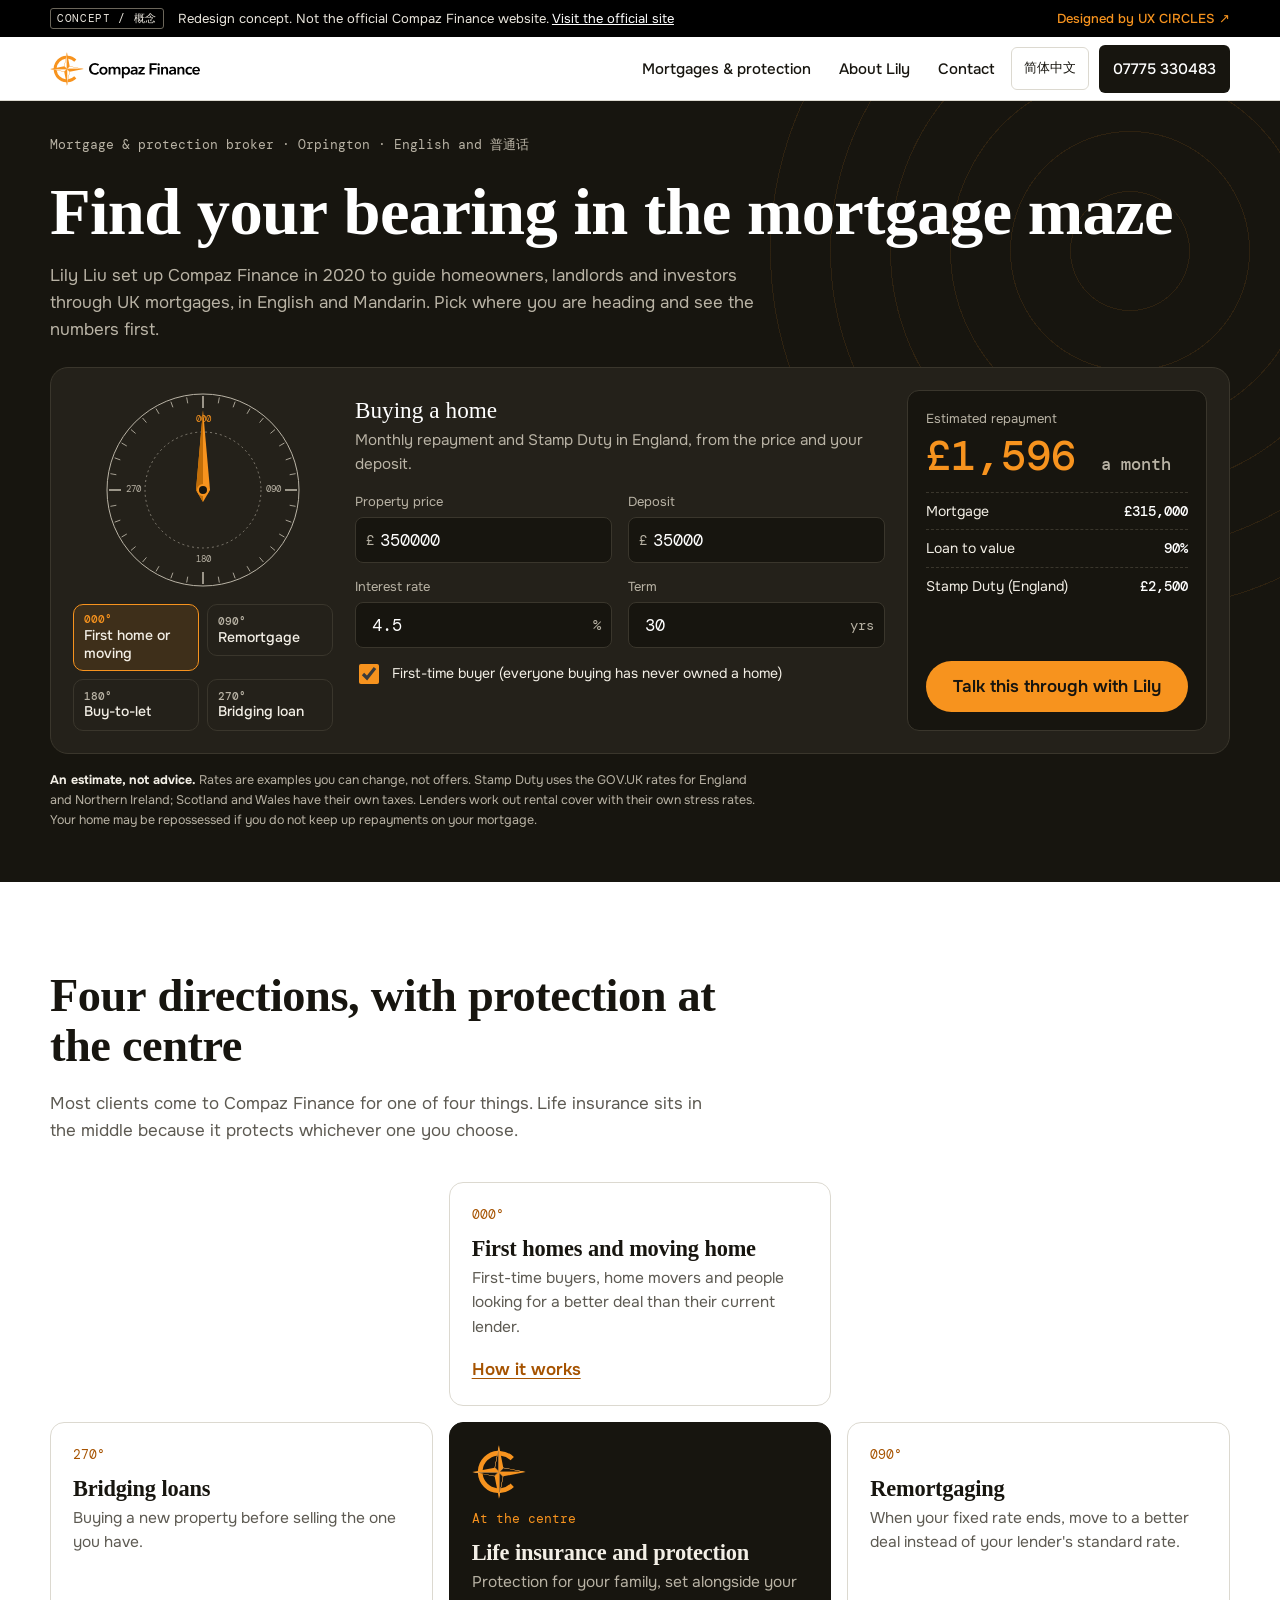
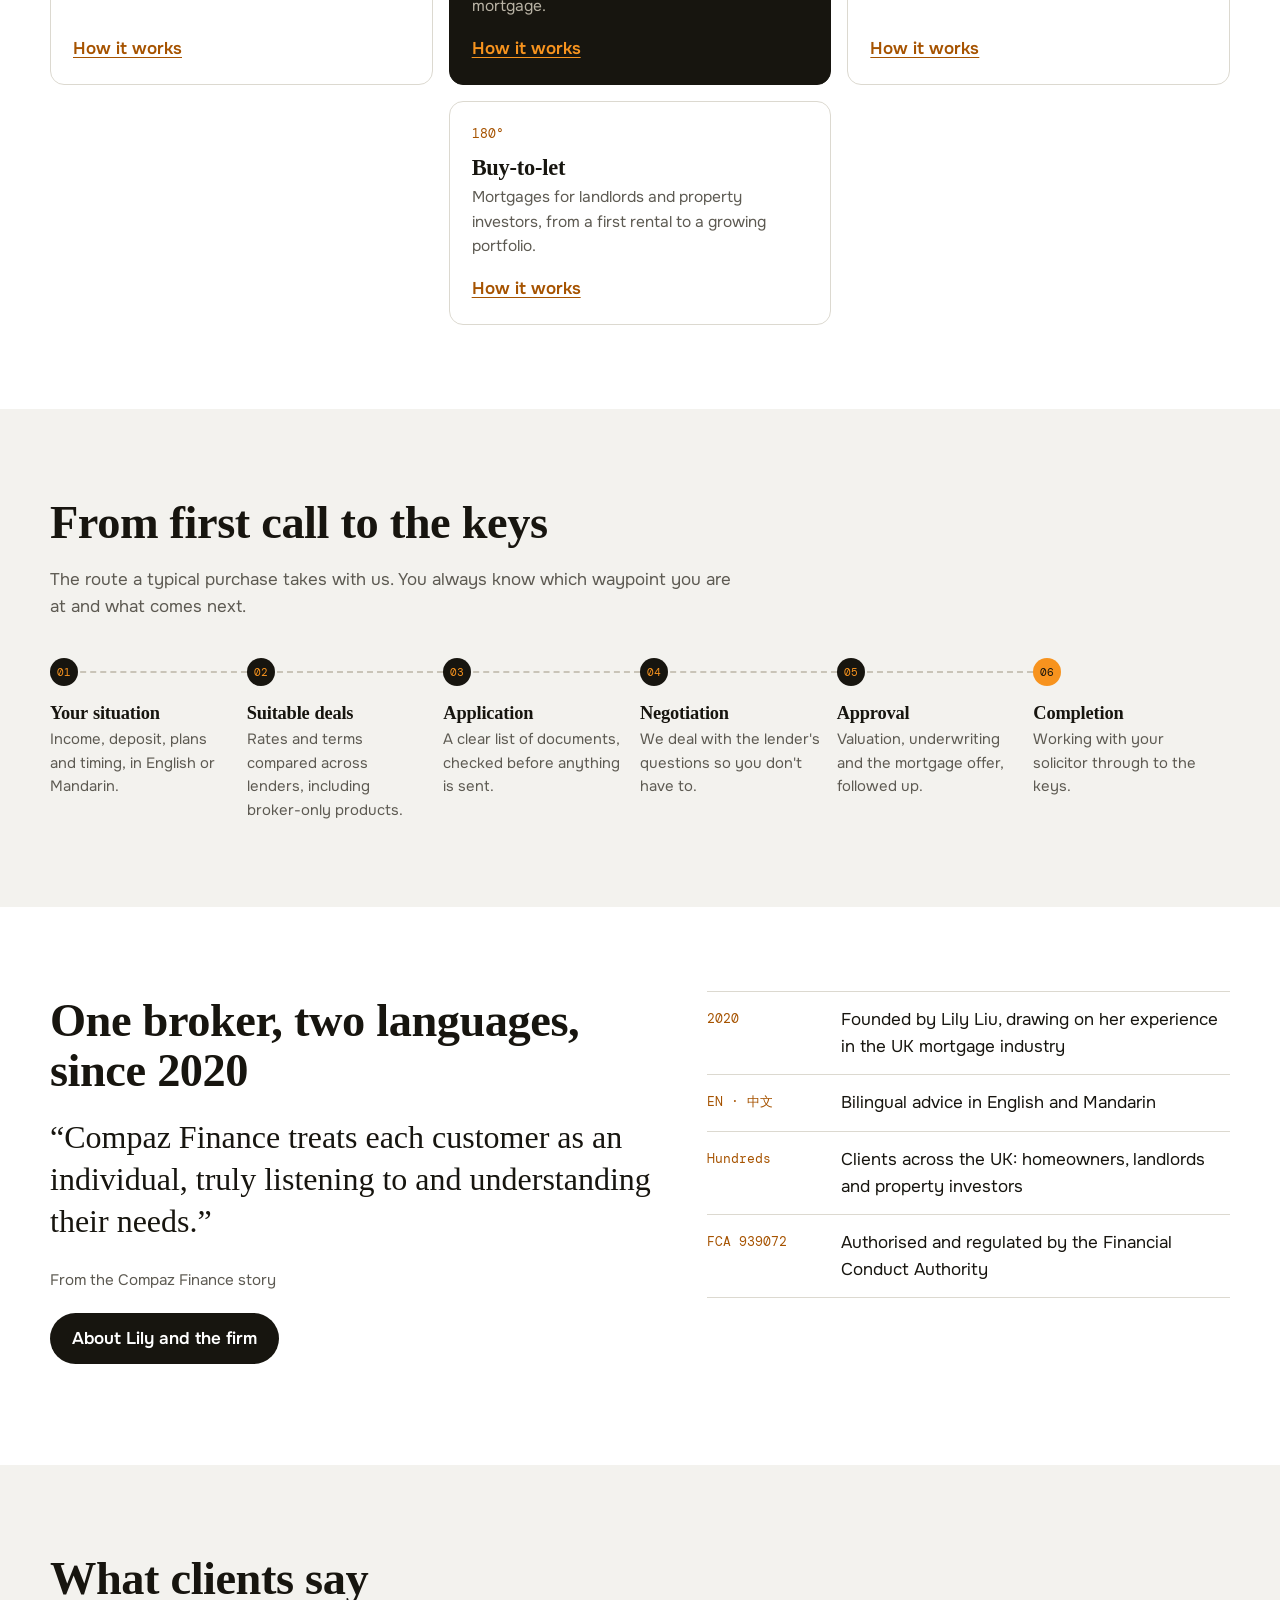
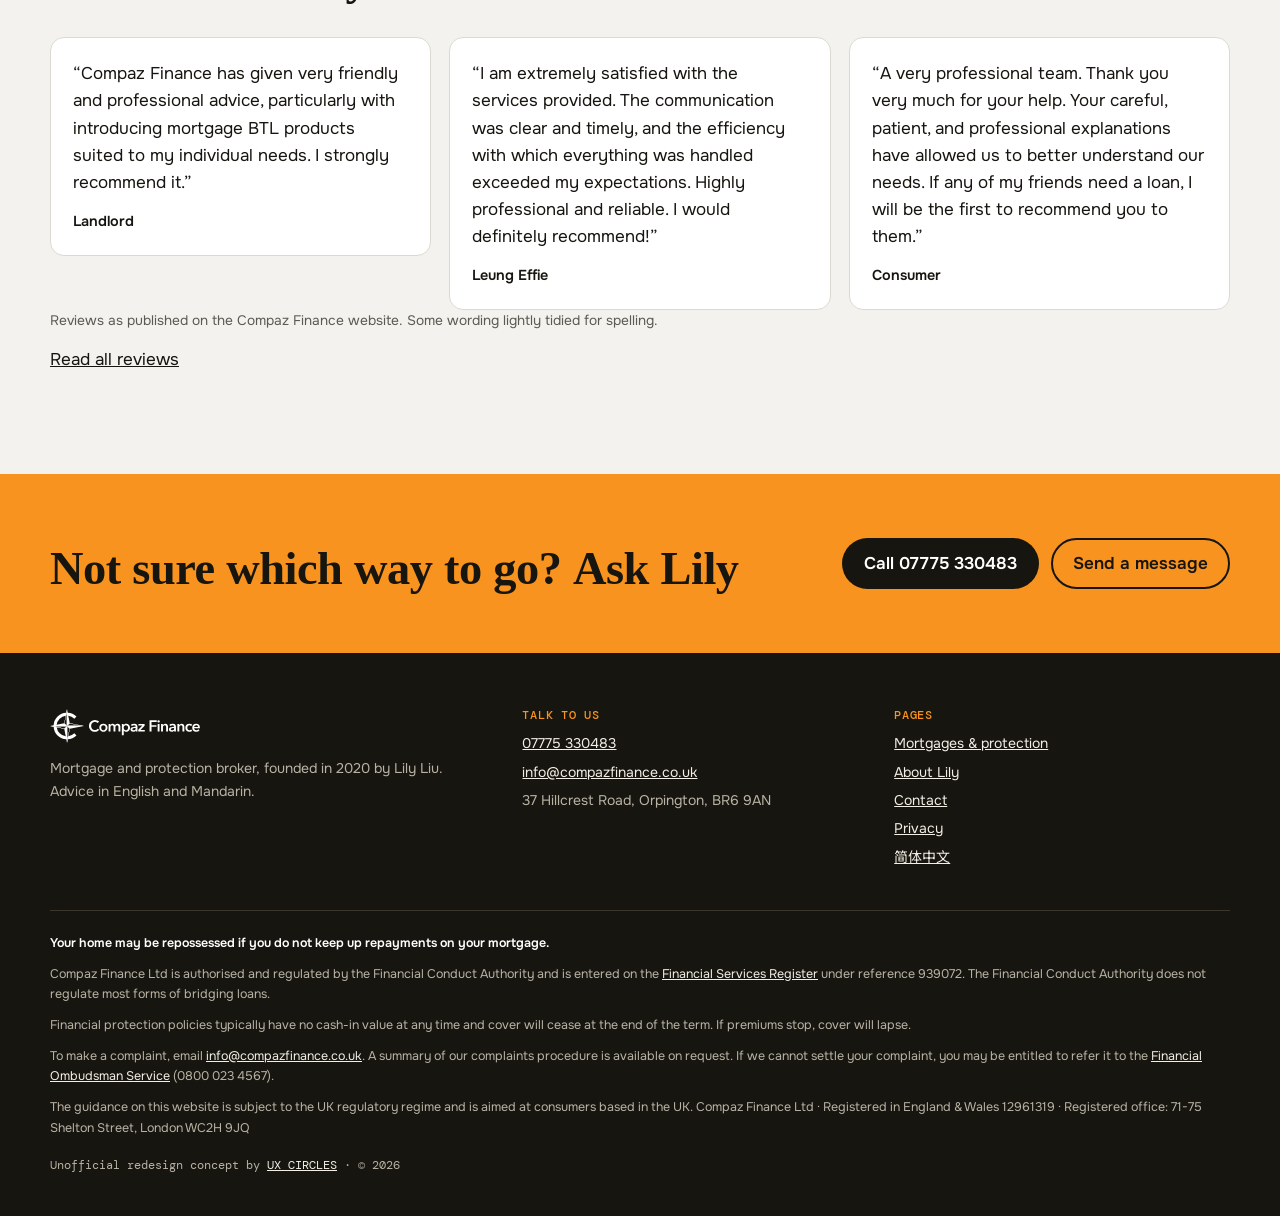
==== index.html @ 0f9b35d8 "Compaz Finance redesign concept (EN + 简体中文) Co-Authored-By: Claude Opus 5.5 <noreply@anthropic.com> " ====
<!doctype html>
<html lang="en-GB">
<head>
<meta charset="utf-8">
<meta name="viewport" content="width=device-width,initial-scale=1">
<meta name="robots" content="noindex, nofollow">
<title>Compaz Finance · Mortgage broker in English and Mandarin</title>
<meta name="description" content="Mortgages, buy-to-let, bridging loans and protection from Lily Liu, in English and Mandarin.">
<link rel="alternate" hreflang="en-GB" href="https://uxcircles.github.io/compazfinance/">
<link rel="alternate" hreflang="zh-Hans" href="https://uxcircles.github.io/compazfinance/sc/">
<link rel="icon" href="assets/img/compass.svg" type="image/svg+xml">
<link rel="preload" href="assets/fonts/alegreya.woff2" as="font" type="font/woff2" crossorigin>
<link rel="preload" href="assets/fonts/dmmono-500.woff2" as="font" type="font/woff2" crossorigin>
<link rel="stylesheet" href="assets/site.css?v=5">
<meta name="theme-color" content="#17150f">
</head>
<body>
<a class="skip" href="#main">Skip to content</a>
<div class="concept"><div class="wrap">
<span class="tag">Concept / 概念</span>
<span>Redesign concept. Not the official Compaz Finance website. <a href="https://www.compazfinance.co.uk/">Visit the official site</a></span>
<a class="by" href="https://ux-circles.com/professionals">Designed by UX CIRCLES ↗</a>
</div></div>
<header class="site-head"><div class="wrap">
<a class="brand" href="./" aria-label="Compaz Finance, home"><img src="assets/img/logo.svg" alt="Compaz Finance" width="146" height="34"></a>
<button class="menu-btn" aria-expanded="false" aria-controls="nav">Menu</button>
<nav class="nav" id="nav" aria-label="Main">
<a href="services.html">Mortgages & protection</a>
<a href="about.html">About Lily</a>
<a href="contact.html">Contact</a>
<a class="lang" href="sc/" lang="zh-Hans" hreflang="zh-Hans">简体中文</a>
<a class="btn btn-ink head-call" href="tel:+447775330483">07775 330483</a>
</nav>
</div></header>
<main id="main">

<section class="hero" aria-labelledby="h1">
<div class="wrap">
<p class="hero-meta">Mortgage &amp; protection broker · Orpington · English and 普通话</p>
<h1 id="h1">Find your bearing in the mortgage maze</h1>
<p class="hero-sub">Lily Liu set up Compaz Finance in 2020 to guide homeowners, landlords and investors through UK mortgages, in English and Mandarin. Pick where you are heading and see the numbers first.</p>
<div class="tool" id="tool">
<div class="tool-nav">
<svg class="dial" viewBox="-100 -100 200 200" aria-hidden="true">
<circle r="96" fill="none" stroke="currentColor" stroke-width="1"/>
<circle r="58" fill="none" stroke="currentColor" stroke-width=".6" stroke-dasharray="2 3"/>
<line x1="0" y1="-82" x2="0" y2="-94" transform="rotate(0)" stroke="currentColor" stroke-width="1.6"/><line x1="0" y1="-88" x2="0" y2="-94" transform="rotate(10)" stroke="currentColor" stroke-width="0.8"/><line x1="0" y1="-88" x2="0" y2="-94" transform="rotate(20)" stroke="currentColor" stroke-width="0.8"/><line x1="0" y1="-88" x2="0" y2="-94" transform="rotate(30)" stroke="currentColor" stroke-width="0.8"/><line x1="0" y1="-88" x2="0" y2="-94" transform="rotate(40)" stroke="currentColor" stroke-width="0.8"/><line x1="0" y1="-88" x2="0" y2="-94" transform="rotate(50)" stroke="currentColor" stroke-width="0.8"/><line x1="0" y1="-88" x2="0" y2="-94" transform="rotate(60)" stroke="currentColor" stroke-width="0.8"/><line x1="0" y1="-88" x2="0" y2="-94" transform="rotate(70)" stroke="currentColor" stroke-width="0.8"/><line x1="0" y1="-88" x2="0" y2="-94" transform="rotate(80)" stroke="currentColor" stroke-width="0.8"/><line x1="0" y1="-82" x2="0" y2="-94" transform="rotate(90)" stroke="currentColor" stroke-width="1.6"/><line x1="0" y1="-88" x2="0" y2="-94" transform="rotate(100)" stroke="currentColor" stroke-width="0.8"/><line x1="0" y1="-88" x2="0" y2="-94" transform="rotate(110)" stroke="currentColor" stroke-width="0.8"/><line x1="0" y1="-88" x2="0" y2="-94" transform="rotate(120)" stroke="currentColor" stroke-width="0.8"/><line x1="0" y1="-88" x2="0" y2="-94" transform="rotate(130)" stroke="currentColor" stroke-width="0.8"/><line x1="0" y1="-88" x2="0" y2="-94" transform="rotate(140)" stroke="currentColor" stroke-width="0.8"/><line x1="0" y1="-88" x2="0" y2="-94" transform="rotate(150)" stroke="currentColor" stroke-width="0.8"/><line x1="0" y1="-88" x2="0" y2="-94" transform="rotate(160)" stroke="currentColor" stroke-width="0.8"/><line x1="0" y1="-88" x2="0" y2="-94" transform="rotate(170)" stroke="currentColor" stroke-width="0.8"/><line x1="0" y1="-82" x2="0" y2="-94" transform="rotate(180)" stroke="currentColor" stroke-width="1.6"/><line x1="0" y1="-88" x2="0" y2="-94" transform="rotate(190)" stroke="currentColor" stroke-width="0.8"/><line x1="0" y1="-88" x2="0" y2="-94" transform="rotate(200)" stroke="currentColor" stroke-width="0.8"/><line x1="0" y1="-88" x2="0" y2="-94" transform="rotate(210)" stroke="currentColor" stroke-width="0.8"/><line x1="0" y1="-88" x2="0" y2="-94" transform="rotate(220)" stroke="currentColor" stroke-width="0.8"/><line x1="0" y1="-88" x2="0" y2="-94" transform="rotate(230)" stroke="currentColor" stroke-width="0.8"/><line x1="0" y1="-88" x2="0" y2="-94" transform="rotate(240)" stroke="currentColor" stroke-width="0.8"/><line x1="0" y1="-88" x2="0" y2="-94" transform="rotate(250)" stroke="currentColor" stroke-width="0.8"/><line x1="0" y1="-88" x2="0" y2="-94" transform="rotate(260)" stroke="currentColor" stroke-width="0.8"/><line x1="0" y1="-82" x2="0" y2="-94" transform="rotate(270)" stroke="currentColor" stroke-width="1.6"/><line x1="0" y1="-88" x2="0" y2="-94" transform="rotate(280)" stroke="currentColor" stroke-width="0.8"/><line x1="0" y1="-88" x2="0" y2="-94" transform="rotate(290)" stroke="currentColor" stroke-width="0.8"/><line x1="0" y1="-88" x2="0" y2="-94" transform="rotate(300)" stroke="currentColor" stroke-width="0.8"/><line x1="0" y1="-88" x2="0" y2="-94" transform="rotate(310)" stroke="currentColor" stroke-width="0.8"/><line x1="0" y1="-88" x2="0" y2="-94" transform="rotate(320)" stroke="currentColor" stroke-width="0.8"/><line x1="0" y1="-88" x2="0" y2="-94" transform="rotate(330)" stroke="currentColor" stroke-width="0.8"/><line x1="0" y1="-88" x2="0" y2="-94" transform="rotate(340)" stroke="currentColor" stroke-width="0.8"/><line x1="0" y1="-88" x2="0" y2="-94" transform="rotate(350)" stroke="currentColor" stroke-width="0.8"/><text data-deg="0" x="0" y="-70" text-anchor="middle" dominant-baseline="middle">000</text><text data-deg="90" x="70" y="0" text-anchor="middle" dominant-baseline="middle">090</text><text data-deg="180" x="0" y="70" text-anchor="middle" dominant-baseline="middle">180</text><text data-deg="270" x="-70" y="0" text-anchor="middle" dominant-baseline="middle">270</text>
<g class="needle" id="needle">
<path d="M0,-80 L7,0 L0,12 L-7,0 Z" fill="#f7931e"/>
<path d="M0,-80 L0,12 L-7,0 Z" fill="#c26e08"/>
</g>
<circle r="5" fill="#17150f" stroke="#f7931e" stroke-width="2"/>
</svg>
<ul class="bearings" aria-label="Where are you heading?"><li><button type="button" data-b="buy" data-deg="0" aria-pressed="true"><span class="deg">000°</span>First home or moving</button></li><li><button type="button" data-b="remo" data-deg="90" aria-pressed="false"><span class="deg">090°</span>Remortgage</button></li><li><button type="button" data-b="btl" data-deg="180" aria-pressed="false"><span class="deg">180°</span>Buy-to-let</button></li><li><button type="button" data-b="bridge" data-deg="270" aria-pressed="false"><span class="deg">270°</span>Bridging loan</button></li></ul>
</div>
<form class="tool-form" onsubmit="return false" novalidate>
<fieldset data-panel="buy">
<legend>Buying a home</legend>
<p class="lead">Monthly repayment and Stamp Duty in England, from the price and your deposit.</p>
<div class="field"><label for="b-price">Property price</label><div class="in"><span>£</span><input id="b-price" type="number" inputmode="decimal" min="0" step="1000" value="350000"></div></div>
<div class="field"><label for="b-dep">Deposit</label><div class="in"><span>£</span><input id="b-dep" type="number" inputmode="decimal" min="0" step="1000" value="35000"></div></div>
<div class="field"><label for="b-rate">Interest rate</label><div class="in"><input id="b-rate" type="number" inputmode="decimal" min="0" step="0.05" value="4.5"><span>%</span></div></div>
<div class="field"><label for="b-term">Term</label><div class="in"><input id="b-term" type="number" inputmode="decimal" min="0" step="1" value="30" max="40"><span>yrs</span></div></div>
<label class="check"><input type="checkbox" id="b-ftb" checked> First-time buyer (everyone buying has never owned a home)</label>
</fieldset>
<fieldset data-panel="remo" hidden>
<legend>Remortgaging</legend>
<p class="lead">What a different rate would do to your monthly payment, before any fees.</p>
<div class="field"><label for="r-bal">Mortgage left to pay</label><div class="in"><span>£</span><input id="r-bal" type="number" inputmode="decimal" min="0" step="1000" value="220000"></div></div>
<div class="field"><label for="r-term">Years left</label><div class="in"><input id="r-term" type="number" inputmode="decimal" min="0" step="1" value="22" max="40"><span>yrs</span></div></div>
<div class="field"><label for="r-now">Rate you would move to without a new deal</label><div class="in"><input id="r-now" type="number" inputmode="decimal" min="0" step="0.05" value="7.5"><span>%</span></div></div>
<div class="field"><label for="r-new">New rate</label><div class="in"><input id="r-new" type="number" inputmode="decimal" min="0" step="0.05" value="4.3"><span>%</span></div></div>
</fieldset>
<fieldset data-panel="btl" hidden>
<legend>Buy-to-let</legend>
<p class="lead">Interest-only cost against the rent, and Stamp Duty with the additional-property surcharge.</p>
<div class="field"><label for="l-price">Property price</label><div class="in"><span>£</span><input id="l-price" type="number" inputmode="decimal" min="0" step="1000" value="280000"></div></div>
<div class="field"><label for="l-dep">Deposit</label><div class="in"><span>£</span><input id="l-dep" type="number" inputmode="decimal" min="0" step="1000" value="70000"></div></div>
<div class="field"><label for="l-rate">Interest rate</label><div class="in"><input id="l-rate" type="number" inputmode="decimal" min="0" step="0.05" value="5.2"><span>%</span></div></div>
<div class="field"><label for="l-rent">Monthly rent</label><div class="in"><span>£</span><input id="l-rent" type="number" inputmode="decimal" min="0" step="25" value="1450"></div></div>
<label class="check"><input type="checkbox" id="l-nr"> Buyer not resident in the UK (2% surcharge)</label>
</fieldset>
<fieldset data-panel="bridge" hidden>
<legend>Bridging loan</legend>
<p class="lead">Buying before you sell: interest rolled up over the term, plus the arrangement fee.</p>
<div class="field"><label for="g-loan">Amount to borrow</label><div class="in"><span>£</span><input id="g-loan" type="number" inputmode="decimal" min="0" step="1000" value="250000"></div></div>
<div class="field"><label for="g-rate">Monthly rate</label><div class="in"><input id="g-rate" type="number" inputmode="decimal" min="0" step="0.01" value="0.85"><span>% a month</span></div></div>
<div class="field"><label for="g-months">How long</label><div class="in"><input id="g-months" type="number" inputmode="decimal" min="0" step="1" value="9" max="24"><span>months</span></div></div>
<div class="field"><label for="g-fee">Arrangement fee</label><div class="in"><input id="g-fee" type="number" inputmode="decimal" min="0" step="0.1" value="2"><span>%</span></div></div>
</fieldset></form>
<div class="tool-out">
<div data-panel="buy">
<p class="out-label">Estimated repayment</p>
<p class="out-big" aria-live="polite"><span id="buy-big">–</span> <small>a month</small></p>
<ul class="out-rows"><li><span>Mortgage</span><b id="buy-o0">–</b></li><li><span>Loan to value</span><b id="buy-o1">–</b></li><li><span>Stamp Duty (England)</span><b id="buy-o2">–</b></li></ul>
</div><div data-panel="remo" hidden>
<p class="out-label">You could pay less by</p>
<p class="out-big" aria-live="polite"><span id="remo-big">–</span> <small>a month</small></p>
<ul class="out-rows"><li><span>Now</span><b id="remo-o0">–</b></li><li><span>On the new rate</span><b id="remo-o1">–</b></li><li><span>Over a year</span><b id="remo-o2">–</b></li></ul>
</div><div data-panel="btl" hidden>
<p class="out-label">Interest-only payment</p>
<p class="out-big" aria-live="polite"><span id="btl-big">–</span> <small>a month</small></p>
<ul class="out-rows"><li><span>Rent covers interest</span><b id="btl-o0">–</b></li><li><span>Loan to value</span><b id="btl-o1">–</b></li><li><span>Stamp Duty (England)</span><b id="btl-o2">–</b></li></ul>
</div><div data-panel="bridge" hidden>
<p class="out-label">Total cost to repay</p>
<p class="out-big" aria-live="polite"><span id="bridge-big">–</span> <small></small></p>
<ul class="out-rows"><li><span>Interest</span><b id="bridge-o0">–</b></li><li><span>Arrangement fee</span><b id="bridge-o1">–</b></li><li><span>Repay at the end</span><b id="bridge-o2">–</b></li></ul>
</div>
<a class="btn btn-orange" id="tool-cta" href="contact.html">Talk this through with Lily</a>
</div>
</div>
<p class="tool-note"><strong>An estimate, not advice.</strong> Rates are examples you can change, not offers. Stamp Duty uses the GOV.UK rates for England and Northern Ireland; Scotland and Wales have their own taxes. Lenders work out rental cover with their own stress rates. Your home may be repossessed if you do not keep up repayments on your mortgage.</p>
</div>
</section>

<section class="sec" aria-labelledby="h-rose">
<div class="wrap">
<div class="sec-head">
<h2 id="h-rose">Four directions, with protection at the centre</h2>
<p>Most clients come to Compaz Finance for one of four things. Life insurance sits in the middle because it protects whichever one you choose.</p>
</div>
<div class="rose"><article class="card n"><div class="deg">000°</div><h3>First homes and moving home</h3><p>First-time buyers, home movers and people looking for a better deal than their current lender.</p><a href="services.html#first-home">How it works</a></article><article class="card e"><div class="deg">090°</div><h3>Remortgaging</h3><p>When your fixed rate ends, move to a better deal instead of your lender's standard rate.</p><a href="services.html#remortgage">How it works</a></article><article class="card s"><div class="deg">180°</div><h3>Buy-to-let</h3><p>Mortgages for landlords and property investors, from a first rental to a growing portfolio.</p><a href="services.html#buy-to-let">How it works</a></article><article class="card w"><div class="deg">270°</div><h3>Bridging loans</h3><p>Buying a new property before selling the one you have.</p><a href="services.html#bridging">How it works</a></article><article class="card c"><img src="assets/img/compass.svg" alt="" width="54" height="54"><div class="deg">At the centre</div><h3>Life insurance and protection</h3><p>Protection for your family, set alongside your mortgage.</p><a href="services.html#protection">How it works</a></article></div>
</div>
</section>

<section class="sec alt" aria-labelledby="h-route">
<div class="wrap">
<div class="sec-head">
<h2 id="h-route">From first call to the keys</h2>
<p>The route a typical purchase takes with us. You always know which waypoint you are at and what comes next.</p>
</div>
<ol class="route"><li><h3>Your situation</h3><p>Income, deposit, plans and timing, in English or Mandarin.</p></li><li><h3>Suitable deals</h3><p>Rates and terms compared across lenders, including broker-only products.</p></li><li><h3>Application</h3><p>A clear list of documents, checked before anything is sent.</p></li><li><h3>Negotiation</h3><p>We deal with the lender's questions so you don't have to.</p></li><li><h3>Approval</h3><p>Valuation, underwriting and the mortgage offer, followed up.</p></li><li><h3>Completion</h3><p>Working with your solicitor through to the keys.</p></li></ol>
</div>
</section>

<section class="sec" aria-labelledby="h-lily">
<div class="wrap founder">
<div>
<h2 id="h-lily">One broker, two languages, since 2020</h2>
<blockquote><p>“Compaz Finance treats each customer as an individual, truly listening to and understanding their needs.”</p>
<footer>From the Compaz Finance story</footer></blockquote>
<p style="margin-top:22px"><a class="btn btn-ink" href="about.html">About Lily and the firm</a></p>
</div>
<ul class="facts">
<li><span>2020</span><div>Founded by Lily Liu, drawing on her experience in the UK mortgage industry</div></li>
<li><span>EN · 中文</span><div>Bilingual advice in English and Mandarin</div></li>
<li><span>Hundreds</span><div>Clients across the UK: homeowners, landlords and property investors</div></li>
<li><span>FCA 939072</span><div>Authorised and regulated by the Financial Conduct Authority</div></li>
</ul>
</div>
</section>

<section class="sec alt" aria-labelledby="h-rev">
<div class="wrap">
<div class="sec-head"><h2 id="h-rev">What clients say</h2></div>
<div class="reviews"><blockquote class="review" lang="en"><p>“Compaz Finance has given very friendly and professional advice, particularly with introducing mortgage BTL products suited to my individual needs. I strongly recommend it.”</p><footer><b>Landlord</b></footer></blockquote><blockquote class="review" lang="en"><p>“I am extremely satisfied with the services provided. The communication was clear and timely, and the efficiency with which everything was handled exceeded my expectations. Highly professional and reliable. I would definitely recommend!”</p><footer><b>Leung Effie</b></footer></blockquote><blockquote class="review" lang="en"><p>“A very professional team. Thank you very much for your help. Your careful, patient, and professional explanations have allowed us to better understand our needs. If any of my friends need a loan, I will be the first to recommend you to them.”</p><footer><b>Consumer</b></footer></blockquote></div><p class="reviews-src">Reviews as published on the Compaz Finance website. Some wording lightly tidied for spelling.</p>
<p><a href="about.html#reviews">Read all reviews</a></p>
</div>
</section>
<section class="contact-band" aria-labelledby="h-band"><div class="wrap">
<h2 id="h-band">Not sure which way to go? Ask Lily</h2>
<div class="acts">
<a class="btn btn-ink" href="tel:+447775330483">Call 07775 330483</a>
<a class="btn btn-line" href="contact.html">Send a message</a>
</div></div></section>
</main>
<footer class="foot"><div class="wrap">
<div class="foot-top">
<div>
<img src="assets/img/logo-white.svg" alt="Compaz Finance" width="146" height="34">
<p>Mortgage and protection broker, founded in 2020 by Lily Liu. Advice in English and Mandarin.</p>
</div>
<div>
<h2>Talk to us</h2>
<ul>
<li><a href="tel:+447775330483">07775 330483</a></li>
<li><a href="mailto:info@compazfinance.co.uk">info@compazfinance.co.uk</a></li>
<li>37 Hillcrest Road, Orpington, BR6 9AN</li>
</ul>
</div>
<div>
<h2>Pages</h2>
<ul>
<li><a href="services.html">Mortgages & protection</a></li>
<li><a href="about.html">About Lily</a></li>
<li><a href="contact.html">Contact</a></li>
<li><a href="privacy.html">Privacy</a></li>
<li><a href="sc/" lang="zh-Hans">简体中文</a></li>
</ul>
</div>
</div>
<div class="reg">
<p class="repo">Your home may be repossessed if you do not keep up repayments on your mortgage.</p>
<p>Compaz Finance Ltd is authorised and regulated by the Financial Conduct Authority and is entered on the <a href="https://register.fca.org.uk/">Financial Services Register</a> under reference 939072. The Financial Conduct Authority does not regulate most forms of bridging loans.</p>
<p>Financial protection policies typically have no cash-in value at any time and cover will cease at the end of the term. If premiums stop, cover will lapse.</p>
<p>To make a complaint, email <a href="mailto:info@compazfinance.co.uk">info@compazfinance.co.uk</a>. A summary of our complaints procedure is available on request. If we cannot settle your complaint, you may be entitled to refer it to the <a href="https://www.financial-ombudsman.org.uk">Financial Ombudsman Service</a> (0800 023 4567).</p>
<p>The guidance on this website is subject to the UK regulatory regime and is aimed at consumers based in the UK.
Compaz Finance Ltd · Registered in England & Wales 12961319 · Registered office: 71-75 Shelton Street, London WC2H 9JQ</p>
<p class="concept-line">Unofficial redesign concept by <a href="https://ux-circles.com/professionals">UX CIRCLES</a> · © 2026</p>
</div>
</div></footer>
<nav class="mbar" aria-label="Quick actions">
<a href="tel:+447775330483">Call</a>
<a href="mailto:info@compazfinance.co.uk">Email</a>
<a class="go" href="contact.html">Ask Lily</a>
</nav>
<script src="assets/app.js?v=5" defer></script>
</body></html>
---- assets/site.css ----
@font-face{font-family:"Alegreya";src:url(fonts/alegreya.woff2) format("woff2");font-weight:400 900;font-display:swap}
@font-face{font-family:"Onest";src:url(fonts/onest.woff2) format("woff2");font-weight:100 900;font-display:swap}
@font-face{font-family:"DM Mono";src:url(fonts/dmmono-400.woff2) format("woff2");font-weight:400;font-display:swap}
@font-face{font-family:"DM Mono";src:url(fonts/dmmono-500.woff2) format("woff2");font-weight:500;font-display:swap}
@font-face{font-family:"Noto Sans SC Sub";src:url(fonts/notosanssc.woff2) format("woff2");font-weight:400 700;font-display:swap}
@font-face{font-family:"Noto Serif SC Sub";src:url(fonts/notoserifsc.woff2) format("woff2");font-weight:600;font-display:swap}

:root{
  --ink:#17150f;--ink-2:#24211a;--ink-3:#3a362c;
  --paper:#ffffff;--chart:#f3f2ee;--line:#dcd9d0;
  --orange:#f7931e;--orange-deep:#a65300;--orange-wash:#fff3e3;
  --muted:#5d5a52;--on-ink:#f3efe6;--on-ink-muted:#b9b3a5;
  --serif:"Alegreya","Noto Serif SC Sub",Georgia,serif;
  --sans:"Onest","Noto Sans SC Sub",system-ui,sans-serif;
  --mono:"DM Mono",ui-monospace,monospace;
  --head:64px;--wrap:1180px;
}
*{box-sizing:border-box}
html{overflow-x:clip;-webkit-text-size-adjust:100%;scroll-padding-top:calc(var(--head) + 12px)}
body{margin:0;overflow-x:clip;font-family:var(--sans);font-size:17px;line-height:1.6;color:var(--ink);background:var(--paper)}
:lang(zh-Hans) body,body:lang(zh-Hans){font-size:16.5px;line-height:1.8}
img,svg{max-width:100%;display:block}
a{color:inherit}
h1,h2,h3{font-family:var(--serif);font-weight:600;line-height:1.08;letter-spacing:-.01em;margin:0 0 .5em}
:lang(zh-Hans) h1,:lang(zh-Hans) h2,:lang(zh-Hans) h3{letter-spacing:.02em;line-height:1.3}
h2{font-size:clamp(1.9rem,4vw,2.9rem)}
h3{font-size:1.4rem}
p{margin:0 0 1em}
.wrap{width:min(var(--wrap),100% - 32px);margin-inline:auto}
.mono{font-family:var(--mono)}
.skip{position:absolute;left:-999px;top:0;background:var(--orange);color:var(--ink);padding:10px 14px;z-index:100}
.skip:focus{left:8px;top:8px}
:focus-visible{outline:3px solid var(--orange);outline-offset:3px}
.small{font-size:.86rem;color:var(--muted)}

/* concept bar */
.concept{background:#000;color:#e9e5dc;font-size:13px;line-height:1.4}
.concept .wrap{display:flex;gap:10px 14px;align-items:center;flex-wrap:wrap;padding:8px 0}
.concept .tag{font-family:var(--mono);font-size:11px;letter-spacing:.06em;text-transform:uppercase;border:1px solid #6b665a;padding:2px 6px;border-radius:3px}
.concept a{color:#fff}
.concept .by{margin-left:auto;color:var(--orange);text-decoration:none;font-weight:500}

/* header */
.site-head{position:sticky;top:0;z-index:50;background:rgba(255,255,255,.97);border-bottom:1px solid var(--line);height:var(--head)}
.site-head .wrap{display:flex;align-items:center;height:100%;gap:20px}
.brand{display:flex;align-items:center;flex:none}
.brand img{height:34px;width:auto}
.nav{display:flex;gap:4px;margin-left:auto;align-items:center}
.nav a{text-decoration:none;padding:10px 12px;border-radius:6px;font-weight:500;font-size:15px}
.nav a:hover{background:var(--chart)}
.nav a[aria-current=page]{color:var(--orange-deep)}
.nav .lang{font-family:var(--mono);font-size:13px;border:1px solid var(--line)}
.btn{display:inline-flex;align-items:center;justify-content:center;gap:8px;min-height:46px;padding:10px 20px;border-radius:999px;font-weight:600;text-decoration:none;border:2px solid transparent;cursor:pointer;font:inherit;font-weight:600}
.btn-orange{background:var(--orange);color:var(--ink)}
.btn-orange:hover{background:#ffa53e}
.btn-ink{background:var(--ink);color:#fff}
.btn-line{border-color:currentColor;background:transparent}
.head-call{margin-left:6px;padding:8px 16px;min-height:42px;font-size:15px}
.menu-btn{display:none;margin-left:auto;background:none;border:1px solid var(--line);border-radius:8px;min-width:46px;min-height:44px;font:inherit;font-size:14px;cursor:pointer}
@media (max-width:860px){
  .menu-btn{display:block}
  .head-call{display:none}
  .nav{position:fixed;inset:var(--head) 0 auto 0;background:#fff;flex-direction:column;align-items:stretch;padding:12px 16px 24px;border-bottom:1px solid var(--line);display:none;margin:0}
  .nav.open{display:flex}
  .nav a{padding:14px 8px;font-size:18px;border-bottom:1px solid var(--chart);border-radius:0}
  .nav .lang{border:0;border-bottom:1px solid var(--chart)}
}

/* hero */
.hero{background:var(--ink);color:var(--on-ink);position:relative;overflow:hidden;padding:34px 0 52px}
.hero::before{content:"";position:absolute;right:-260px;top:-260px;width:820px;height:820px;border-radius:50%;
  background:repeating-radial-gradient(circle,transparent 0 59px,rgba(247,147,30,.10) 59px 60px);pointer-events:none}
.hero .wrap{position:relative}
.hero-meta{font-family:var(--mono);font-size:13px;color:var(--on-ink-muted);margin:0 0 14px}
.hero h1{font-size:clamp(2.2rem,5.2vw,4.4rem);max-width:21ch;margin-bottom:.3em;color:#fff}
:lang(zh-Hans) .hero h1{max-width:none}
.hero-sub{max-width:68ch;color:var(--on-ink-muted);font-size:1.06rem;margin-bottom:24px}

/* compass tool */
.tool{background:var(--ink-2);border:1px solid var(--ink-3);border-radius:18px;padding:22px;display:grid;gap:22px;
  grid-template-columns:minmax(220px,260px) minmax(0,1fr) minmax(250px,300px);grid-template-areas:"nav form out"}
.tool-nav{grid-area:nav}
.tool-form{grid-area:form}
.tool-out{grid-area:out}
.dial{width:100%;max-width:200px;margin:0 auto 14px;color:var(--on-ink-muted)}
.dial .needle{transform-origin:0 0;transition:transform .7s cubic-bezier(.3,1.4,.5,1)}
.dial text{font-family:var(--mono);font-size:9px;fill:var(--on-ink-muted)}
.dial text.on{fill:var(--orange)}
.bearings{display:grid;grid-template-columns:1fr 1fr;gap:8px;list-style:none;margin:0;padding:0}
.bearings button{width:100%;min-height:52px;text-align:left;background:transparent;color:var(--on-ink);border:1px solid var(--ink-3);border-radius:10px;padding:8px 10px;cursor:pointer;font:inherit;font-size:14px;line-height:1.25;font-weight:500}
.bearings button .deg{display:block;font-family:var(--mono);font-size:11px;color:var(--on-ink-muted)}
.bearings button[aria-pressed=true]{border-color:var(--orange);background:rgba(247,147,30,.12)}
.bearings button[aria-pressed=true] .deg{color:var(--orange)}
.bearings button:hover{border-color:#6d6656}
.tool-form fieldset{border:0;margin:0;padding:0;display:grid;grid-template-columns:1fr 1fr;gap:14px 16px;align-content:start}
.tool-form legend{font-family:var(--serif);font-size:1.45rem;color:#fff;margin-bottom:6px;padding:0;grid-column:1/-1}
.tool-form .lead{grid-column:1/-1;color:var(--on-ink-muted);font-size:.95rem;margin:-6px 0 2px}
.field label{display:block;font-size:13px;color:var(--on-ink-muted);margin-bottom:4px}
.field .in{display:flex;align-items:center;background:var(--ink);border:1px solid var(--ink-3);border-radius:8px;padding:0 10px}
.field .in:focus-within{border-color:var(--orange)}
.field .in span{font-family:var(--mono);color:var(--on-ink-muted);font-size:14px}
.field input{width:100%;min-width:0;background:transparent;border:0;color:#fff;font-family:var(--mono);font-size:17px;padding:11px 6px;min-height:44px}
.field input:focus{outline:none}
.check{grid-column:1/-1;display:flex;gap:10px;align-items:flex-start;font-size:14px;color:var(--on-ink);cursor:pointer}
.check input{width:20px;height:20px;accent-color:var(--orange);margin-top:2px;flex:none}
.tool-out{background:var(--ink);border-radius:12px;padding:18px;border:1px solid var(--ink-3);display:flex;flex-direction:column}
.out-label{font-size:13px;color:var(--on-ink-muted);margin:0}
.out-big{font-family:var(--mono);font-size:clamp(2rem,4vw,2.6rem);color:var(--orange);line-height:1.1;margin:4px 0 12px;font-weight:500}
.out-big small{font-size:.42em;color:var(--on-ink-muted)}
.out-rows{margin:0 0 14px;padding:0;list-style:none;font-size:14px}
.out-rows li{display:flex;justify-content:space-between;gap:10px;padding:7px 0;border-top:1px dashed var(--ink-3)}
.out-rows b{font-family:var(--mono);font-weight:500;color:#fff;text-align:right}
.tool-out .btn{margin-top:auto}
.tool-note{font-size:12.5px;color:var(--on-ink-muted);margin:16px 0 0;max-width:90ch}
.tool-note strong{color:var(--on-ink)}
[hidden]{display:none!important}
@media (max-width:1020px){
  .tool{grid-template-columns:minmax(0,1fr) minmax(0,1fr);grid-template-areas:"nav out" "form form"}
}
@media (max-width:640px){
  .hero{padding:20px 0 36px}
  .hero-meta{font-size:12px;margin-bottom:10px}
  .hero-sub{display:none}
  .hero h1{font-size:2.1rem}
  .tool{padding:14px;gap:16px;grid-template-columns:1fr;grid-template-areas:"nav" "out" "form";border-radius:14px}
  .tool-nav{display:grid;grid-template-columns:104px 1fr;gap:12px;align-items:center}
  .dial{margin:0;max-width:104px}
  .dial text{display:none}
  .bearings{grid-template-columns:1fr 1fr;gap:6px}
  .bearings button{min-height:48px;padding:6px 8px;font-size:13px}
  .tool-form fieldset{gap:12px}
  .out-big{margin-bottom:8px}
}
@media (max-width:360px){
  .tool-nav{grid-template-columns:1fr}
  .dial{display:none}
  .tool-form fieldset{grid-template-columns:1fr}
}

/* sections */
.sec{padding:84px 0}
.sec.alt{background:var(--chart)}
.sec-head{max-width:62ch;margin-bottom:38px}
.sec-head p{color:var(--muted);font-size:1.06rem}
.bearing-mark{font-family:var(--mono);font-size:13px;color:var(--orange-deep);display:block;margin-bottom:10px}
@media (max-width:640px){.sec{padding:56px 0}}

/* compass rose of services */
.rose{display:grid;grid-template-columns:repeat(3,1fr);grid-template-areas:". n ." "w c e" ". s .";gap:16px}
.rose .card{background:#fff;border:1px solid var(--line);border-radius:14px;padding:22px;display:flex;flex-direction:column}
.rose .card h3{margin-bottom:.35em}
.rose .card p{color:var(--muted);font-size:.97rem}
.rose .card a{margin-top:auto;font-weight:600;color:var(--orange-deep);text-underline-offset:3px}
.rose .card .deg{font-family:var(--mono);font-size:13px;color:var(--orange-deep);margin-bottom:8px}
.rose .n{grid-area:n}.rose .e{grid-area:e}.rose .s{grid-area:s}.rose .w{grid-area:w}
.rose .c{grid-area:c;background:var(--ink);color:var(--on-ink);border-color:var(--ink);align-items:flex-start}
.rose .c p{color:var(--on-ink-muted)}
.rose .c .deg{color:var(--orange)}
.rose .c a{color:var(--orange)}
.rose .c img{width:54px;height:54px;margin-bottom:10px}
@media (max-width:860px){.rose{grid-template-columns:1fr 1fr;grid-template-areas:"n e" "s w" "c c"}}
@media (max-width:560px){.rose{grid-template-columns:1fr;grid-template-areas:"n" "e" "s" "w" "c"}}

/* route */
.route{list-style:none;margin:0;padding:0;display:grid;grid-template-columns:repeat(6,1fr);gap:0;counter-reset:wp}
.route li{position:relative;padding:44px 16px 0 0}
.route li::before{content:"";position:absolute;top:13px;left:0;right:0;border-top:2px dashed #c9c4b8}
.route li:last-child::before{right:auto;width:16px}
.route li::after{counter-increment:wp;content:counter(wp,decimal-leading-zero);position:absolute;top:0;left:0;width:28px;height:28px;border-radius:50%;background:var(--ink);color:var(--orange);font-family:var(--mono);font-size:11px;display:grid;place-items:center}
.route li:last-child::after{background:var(--orange);color:var(--ink)}
.route h3{font-size:1.15rem;margin-bottom:.3em}
.route p{font-size:.93rem;color:var(--muted);margin:0}
@media (max-width:900px){
  .route{grid-template-columns:1fr}
  .route li{padding:0 0 26px 46px}
  .route li::before{top:28px;bottom:0;left:13px;right:auto;border-top:0;border-left:2px dashed #c9c4b8}
  .route li:last-child::before{display:none}
}

/* founder */
.founder{display:grid;grid-template-columns:minmax(0,1.15fr) minmax(0,1fr);gap:56px;align-items:start}
.founder blockquote{margin:0;font-family:var(--serif);font-size:clamp(1.45rem,2.6vw,2rem);line-height:1.3}
.founder blockquote footer{font-family:var(--sans);font-size:.95rem;color:var(--muted);margin-top:14px}
.facts{list-style:none;margin:0;padding:0;border-top:1px solid var(--line)}
.facts li{display:grid;grid-template-columns:120px 1fr;gap:14px;padding:14px 0;border-bottom:1px solid var(--line)}
.facts span{font-family:var(--mono);font-size:13px;color:var(--orange-deep);padding-top:3px}
@media (max-width:820px){.founder{grid-template-columns:1fr;gap:32px}.facts li{grid-template-columns:96px 1fr}}

/* reviews */
.reviews{columns:3 300px;column-gap:18px}
.review{break-inside:avoid;background:#fff;border:1px solid var(--line);border-radius:14px;padding:22px;margin:0 0 18px}
.review p{margin-bottom:.8em}
.review footer{font-size:.9rem;color:var(--muted)}
.review footer b{color:var(--ink);font-weight:600}
.reviews-src{font-size:.86rem;color:var(--muted)}

/* contact */
.contact-band{background:var(--orange);color:var(--ink);padding:64px 0}
.contact-band .wrap{display:flex;gap:28px;align-items:center;justify-content:space-between;flex-wrap:wrap}
.contact-band h2{margin:0;max-width:20ch}
.contact-band .acts{display:flex;gap:12px;flex-wrap:wrap}
.contact-band .btn-line{border-color:var(--ink)}

.page-head{background:var(--ink);color:#fff;padding:52px 0 46px}
.page-head h1{font-size:clamp(2.2rem,5vw,3.8rem);margin:0 0 .3em}
.page-head p{color:var(--on-ink-muted);max-width:60ch;margin:0;font-size:1.06rem}
.page-head .bearing-mark{color:var(--orange)}

.svc{display:grid;grid-template-columns:240px minmax(0,1fr);gap:40px;padding:56px 0;border-top:1px solid var(--line)}
.svc:first-child{border-top:0}
.svc .side .deg{font-family:var(--mono);font-size:2.4rem;color:var(--orange-deep);line-height:1}
.svc .side p{font-size:.92rem;color:var(--muted);margin-top:10px}
.svc h2{font-size:clamp(1.7rem,3vw,2.3rem)}
.svc .body{max-width:68ch}
.ticks{list-style:none;padding:0;margin:20px 0;display:grid;grid-template-columns:1fr 1fr;gap:6px 20px}
.ticks li{padding-left:22px;position:relative}
.ticks li::before{content:"";position:absolute;left:2px;top:.62em;width:9px;height:9px;transform:rotate(45deg);background:var(--orange)}
.svc .benefits{display:grid;grid-template-columns:1fr 1fr;gap:16px;margin-top:22px}
.svc .benefits div{background:var(--chart);border-radius:12px;padding:18px}
.svc .benefits h3{font-size:1.12rem;margin-bottom:.3em}
.svc .benefits p{font-size:.94rem;color:var(--muted);margin:0}
.svc .warn{border-left:3px solid var(--orange);padding:10px 14px;background:var(--orange-wash);font-size:.92rem;margin-top:20px}
@media (max-width:820px){.svc{grid-template-columns:1fr;gap:12px}.ticks,.svc .benefits{grid-template-columns:1fr}}

/* contact page */
.contact-grid{display:grid;grid-template-columns:minmax(0,1.2fr) minmax(0,1fr);gap:56px}
.form{display:grid;grid-template-columns:1fr 1fr;gap:16px}
.form .full{grid-column:1/-1}
.form label{display:block;font-weight:500;font-size:14px;margin-bottom:5px}
.form input,.form select,.form textarea{width:100%;font:inherit;font-size:16px;padding:12px 14px;border:1px solid #b9b5aa;border-radius:8px;background:#fff;color:var(--ink);min-height:48px}
.form textarea{min-height:140px;resize:vertical}
.form input:focus,.form select:focus,.form textarea:focus{outline:3px solid var(--orange);outline-offset:0;border-color:var(--ink)}
.form .err{color:#a3220f;font-size:13px;margin-top:4px;display:none}
.form .bad .err{display:block}
.form .bad input,.form .bad select{border-color:#a3220f}
.form .consent{display:flex;gap:10px;align-items:flex-start;font-size:14.5px}
.form .consent input{width:22px;height:22px;min-height:0;flex:none;margin-top:2px;accent-color:var(--ink)}
.ways{list-style:none;margin:0;padding:0}
.ways li{padding:18px 0;border-bottom:1px solid var(--line)}
.ways .k{font-family:var(--mono);font-size:12px;color:var(--orange-deep);display:block}
.ways a{font-size:1.25rem;font-weight:600;text-decoration:none}
.ways a:hover{text-decoration:underline}
@media (max-width:820px){.contact-grid,.form{grid-template-columns:1fr;gap:28px}.form{gap:16px}}

.prose{max-width:70ch}
.prose h2{font-size:1.6rem;margin-top:1.6em}

/* footer */
.foot{background:var(--ink);color:var(--on-ink-muted);padding:56px 0 30px;font-size:14px}
.foot a{color:var(--on-ink)}
.foot-top{display:grid;grid-template-columns:1.3fr 1fr 1fr;gap:36px;margin-bottom:36px}
.foot-top img{height:34px;width:auto;margin-bottom:14px}
.foot h2{font-family:var(--mono);font-size:12px;letter-spacing:.06em;text-transform:uppercase;color:var(--orange);margin-bottom:10px;font-weight:500}
.foot ul{list-style:none;padding:0;margin:0}
.foot li{margin-bottom:6px}
.reg{border-top:1px solid var(--ink-3);padding-top:22px;font-size:12.5px;line-height:1.65}
.reg p{margin-bottom:.8em}
.reg .repo{color:#fff;font-weight:600}
.concept-line{margin-top:18px;font-family:var(--mono);font-size:12px}
@media (max-width:820px){.foot-top{grid-template-columns:1fr}}

/* mobile action bar */
.mbar{display:none}
@media (max-width:860px){
  body{padding-bottom:72px}
  .mbar{display:grid;grid-template-columns:1fr 1fr 1.2fr;gap:8px;position:fixed;left:0;right:0;bottom:0;z-index:60;background:#fff;border-top:1px solid var(--line);padding:8px 10px calc(8px + env(safe-area-inset-bottom))}
  .mbar a{display:flex;align-items:center;justify-content:center;min-height:48px;border-radius:10px;font-weight:600;text-decoration:none;font-size:15px;border:1px solid var(--line)}
  .mbar a.go{background:var(--orange);border-color:var(--orange)}
  body.menu-open .mbar{display:none}
}

/* 404 */
.lost{min-height:60vh;display:grid;place-items:center;text-align:center;padding:60px 0}
.lost img{width:120px;margin:0 auto 20px;animation:spin 6s linear infinite}
@keyframes spin{to{transform:rotate(360deg)}}

@media (prefers-reduced-motion:reduce){
  *{transition:none!important;animation:none!important}
}
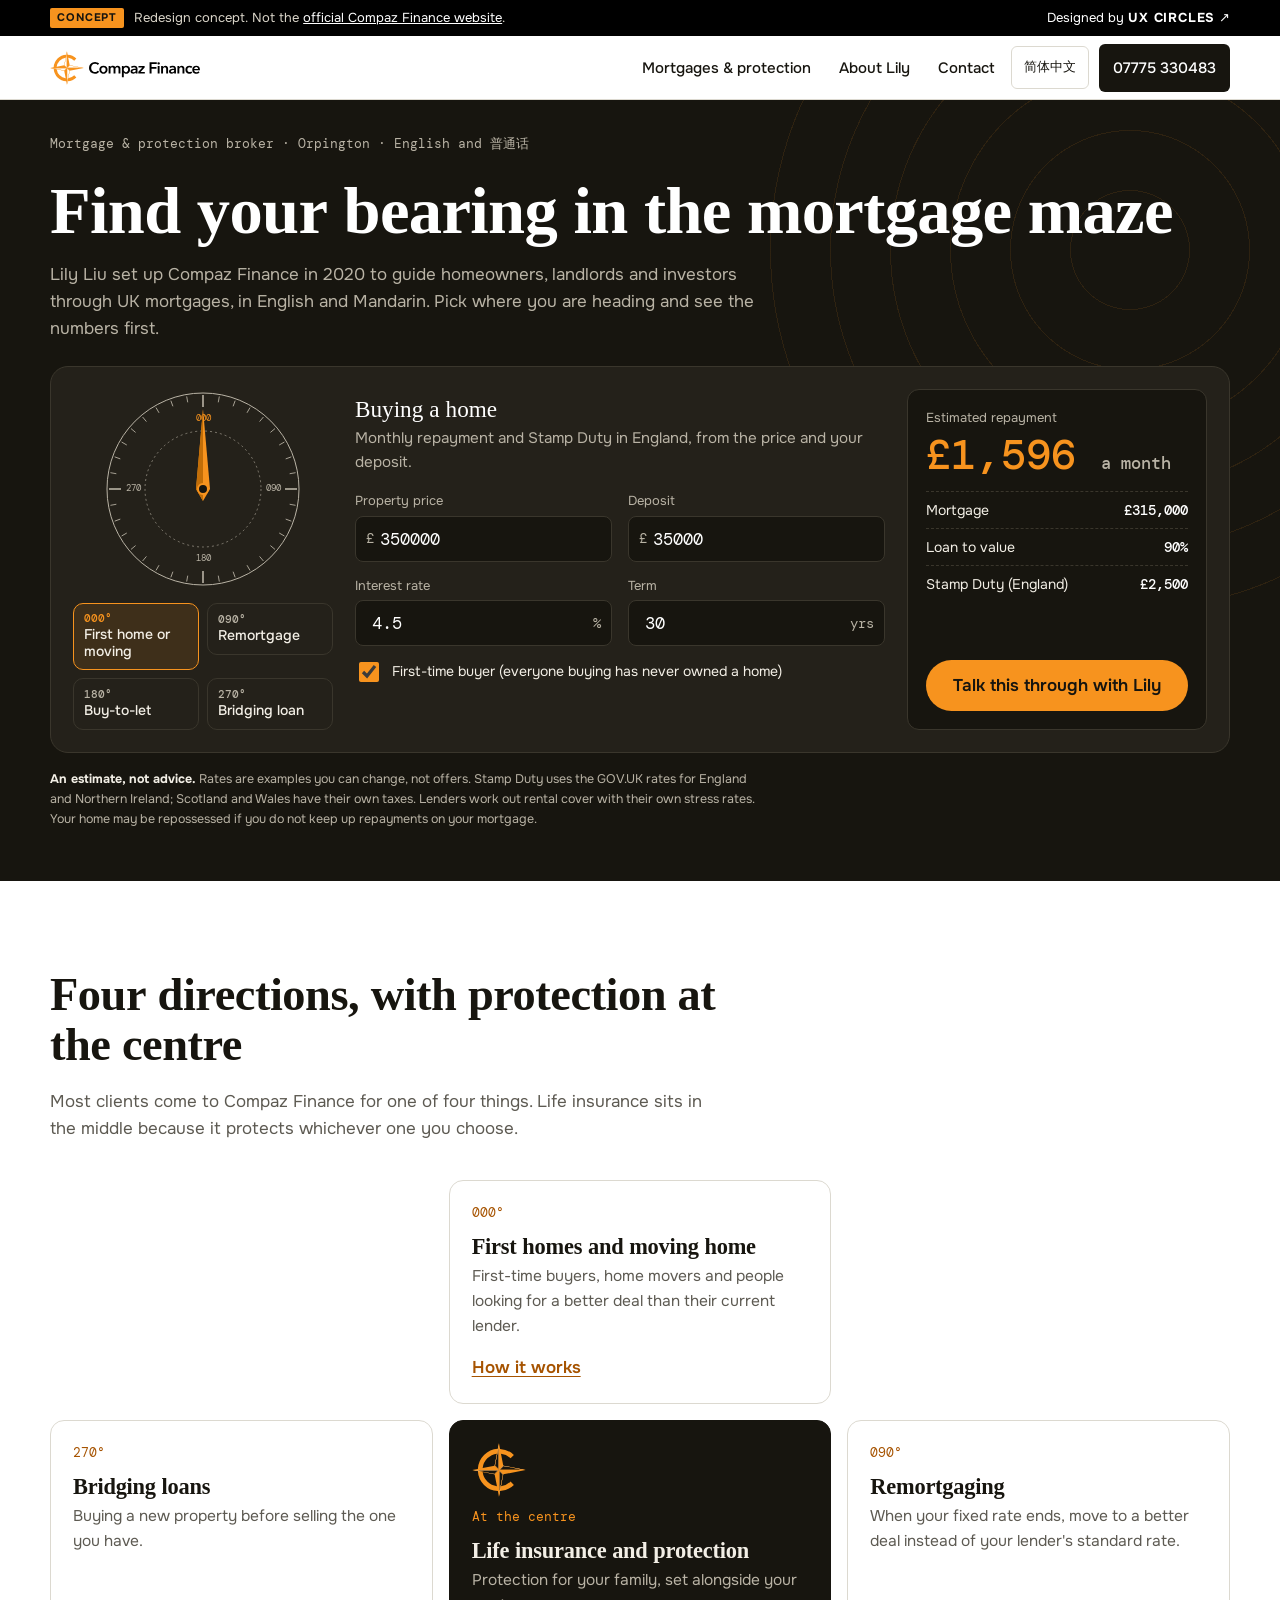
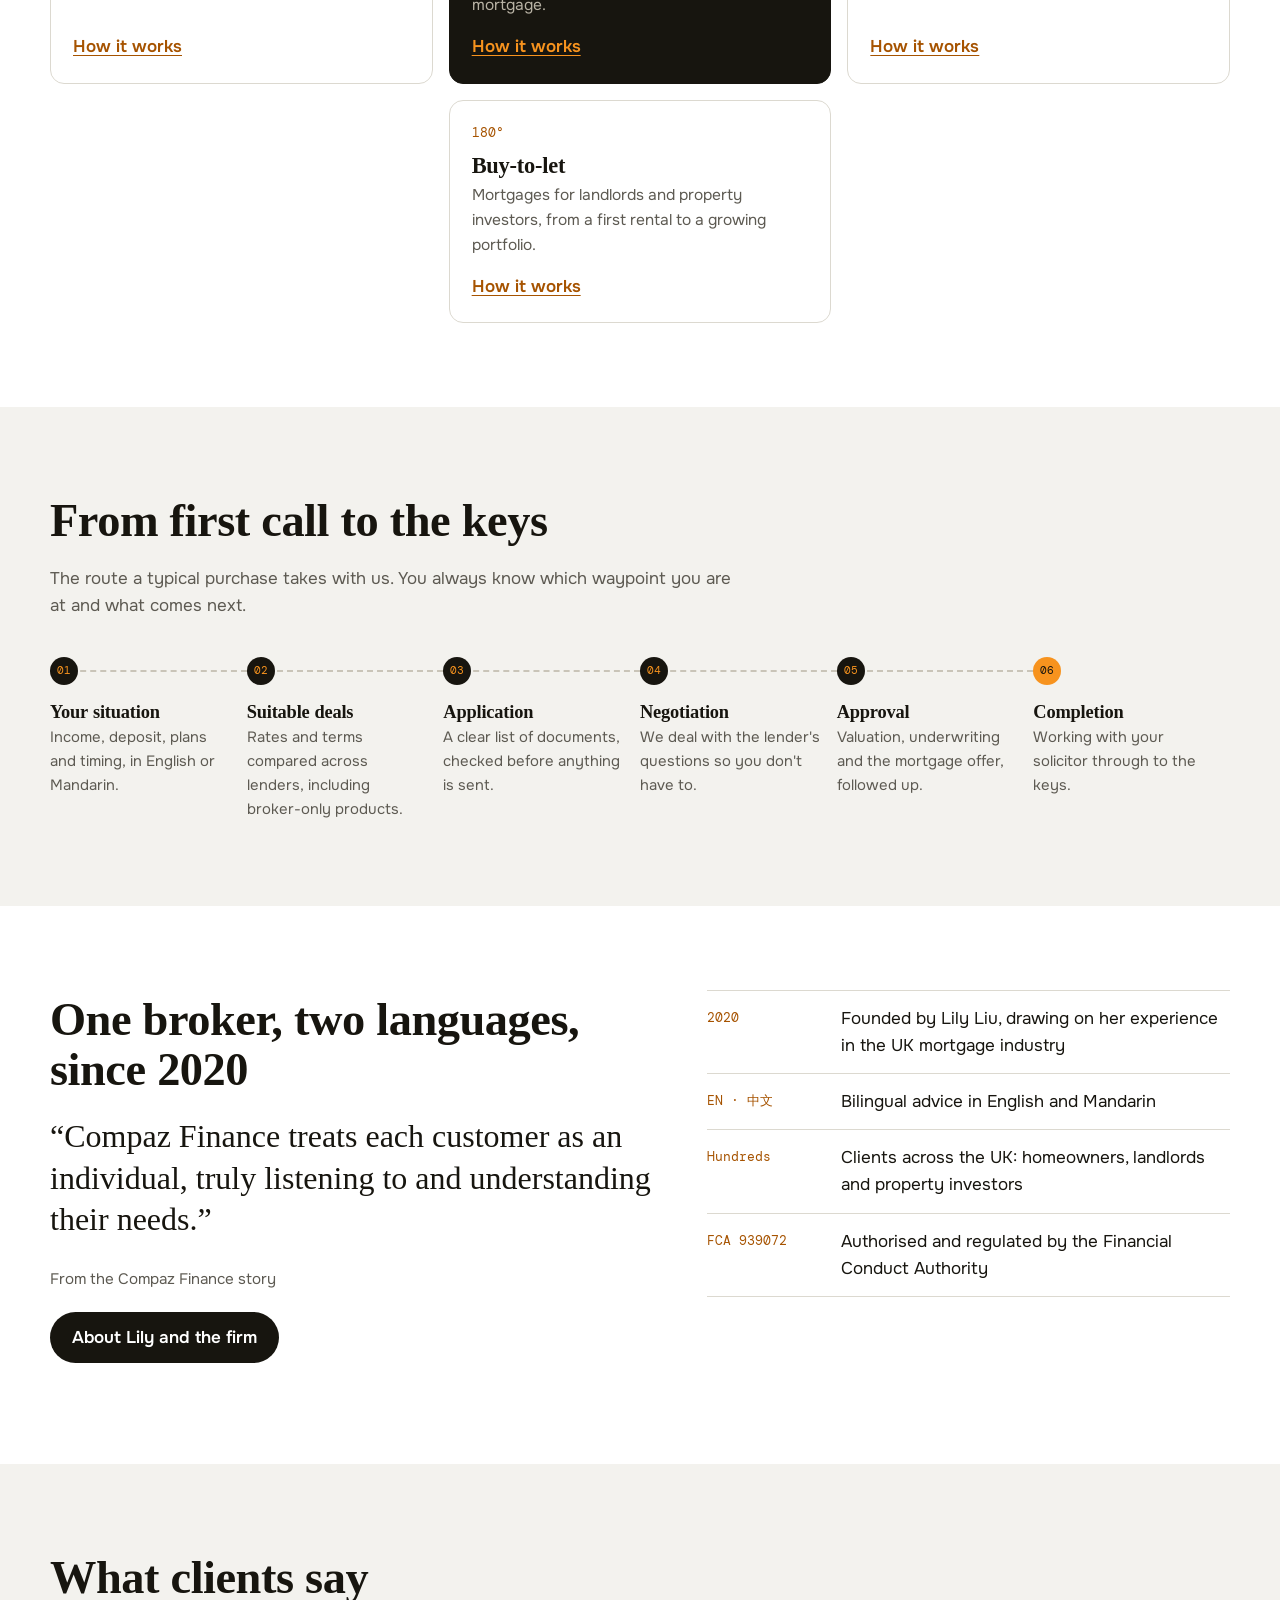
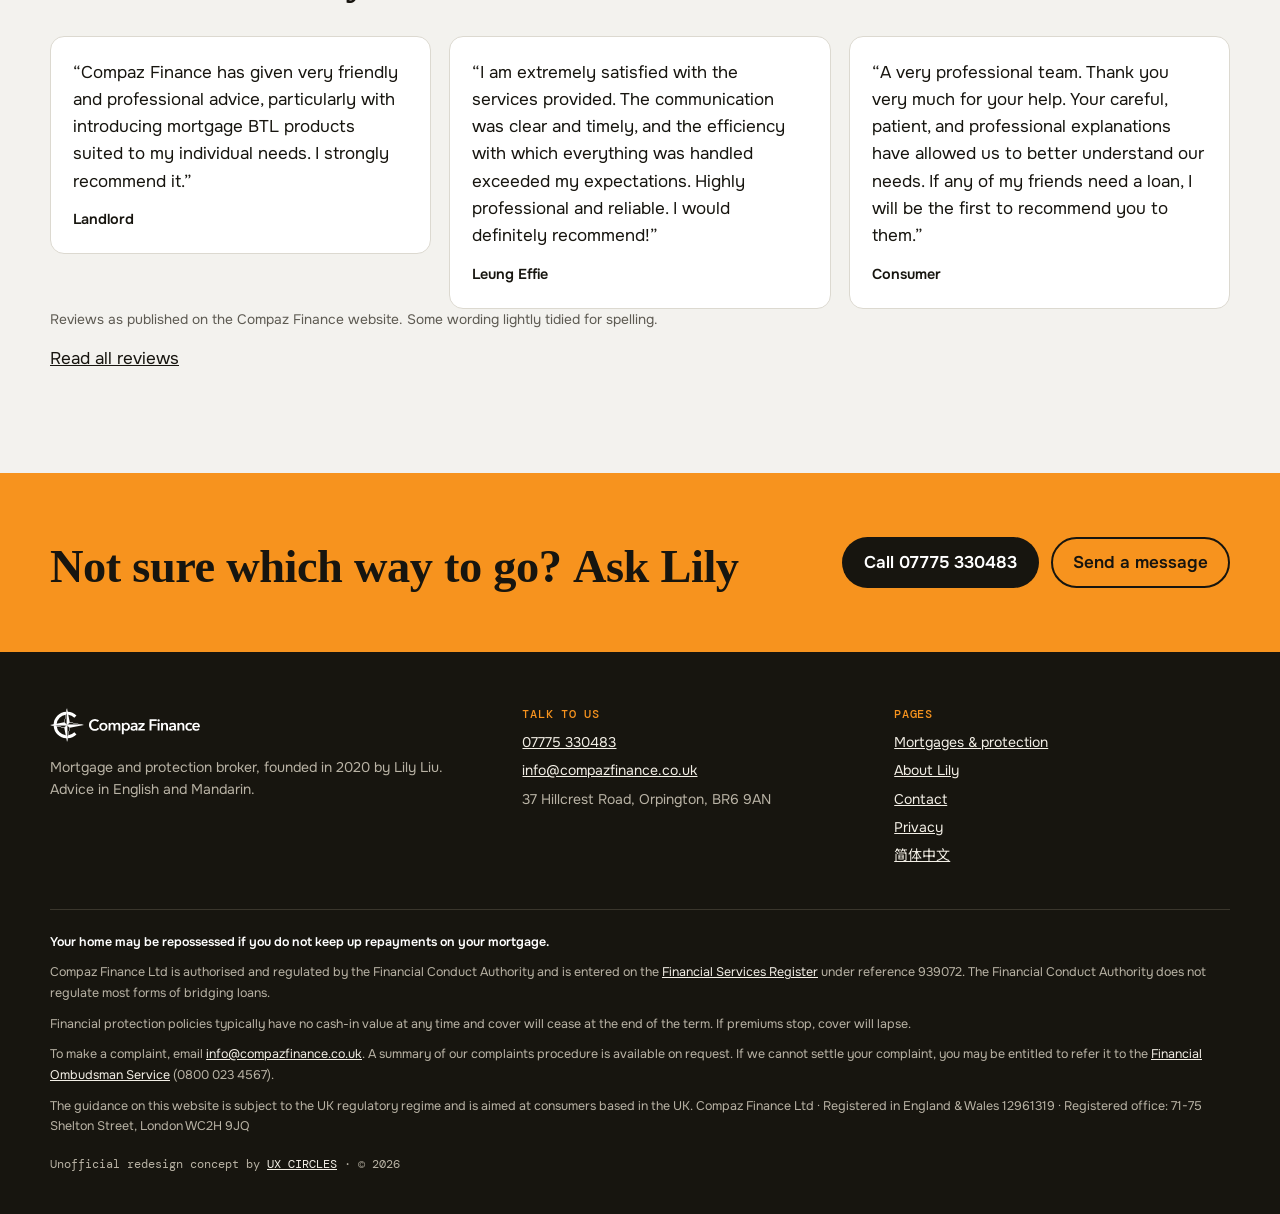
==== commit 423ce41f: "Concept bar: single line on phones, matching the other UX CIRCLES concepts Co-Authored-By: Claude Op" ====
--- a/index.html
+++ b/index.html
@@ -11,15 +11,14 @@
 <link rel="icon" href="assets/img/compass.svg" type="image/svg+xml">
 <link rel="preload" href="assets/fonts/alegreya.woff2" as="font" type="font/woff2" crossorigin>
 <link rel="preload" href="assets/fonts/dmmono-500.woff2" as="font" type="font/woff2" crossorigin>
-<link rel="stylesheet" href="assets/site.css?v=5">
+<link rel="stylesheet" href="assets/site.css?v=6">
 <meta name="theme-color" content="#17150f">
 </head>
 <body>
 <a class="skip" href="#main">Skip to content</a>
-<div class="concept"><div class="wrap">
-<span class="tag">Concept / 概念</span>
-<span>Redesign concept. Not the official Compaz Finance website. <a href="https://www.compazfinance.co.uk/">Visit the official site</a></span>
-<a class="by" href="https://ux-circles.com/professionals">Designed by UX CIRCLES ↗</a>
+<div class="concept" role="note"><div class="wrap">
+<p><span class="tag">Concept</span><span class="concept-long">Redesign concept. Not the <a href="https://www.compazfinance.co.uk/">official Compaz Finance website</a>.</span></p>
+<a class="by" href="https://ux-circles.com/professionals"><span class="concept-by">Designed by </span><strong>UX CIRCLES</strong> ↗</a>
 </div></div>
 <header class="site-head"><div class="wrap">
 <a class="brand" href="./" aria-label="Compaz Finance, home"><img src="assets/img/logo.svg" alt="Compaz Finance" width="146" height="34"></a>
@@ -204,5 +203,5 @@
 <a href="mailto:info@compazfinance.co.uk">Email</a>
 <a class="go" href="contact.html">Ask Lily</a>
 </nav>
-<script src="assets/app.js?v=5" defer></script>
+<script src="assets/app.js?v=6" defer></script>
 </body></html>
--- a/assets/site.css
+++ b/assets/site.css
@@ -34,11 +34,15 @@
 .small{font-size:.86rem;color:var(--muted)}
 
 /* concept bar */
-.concept{background:#000;color:#e9e5dc;font-size:13px;line-height:1.4}
-.concept .wrap{display:flex;gap:10px 14px;align-items:center;flex-wrap:wrap;padding:8px 0}
-.concept .tag{font-family:var(--mono);font-size:11px;letter-spacing:.06em;text-transform:uppercase;border:1px solid #6b665a;padding:2px 6px;border-radius:3px}
+.concept{background:#000;color:#d9d4c8;font-size:13px;line-height:1.4}
+.concept .wrap{display:flex;justify-content:space-between;align-items:center;gap:16px;min-height:36px;padding:6px 0}
+.concept p{margin:0;display:flex;gap:10px;align-items:center;min-width:0}
+.concept .tag{flex:none;background:var(--orange);color:var(--ink);font-weight:700;font-size:11px;letter-spacing:.08em;text-transform:uppercase;padding:2px 7px;border-radius:2px}
 .concept a{color:#fff}
-.concept .by{margin-left:auto;color:var(--orange);text-decoration:none;font-weight:500}
+.concept .by{flex:none;white-space:nowrap;text-decoration:none}
+.concept .by strong{letter-spacing:.06em}
+.concept .by:hover{color:var(--orange)}
+@media (max-width:640px){.concept-long,.concept-by{display:none}}
 
 /* header */
 .site-head{position:sticky;top:0;z-index:50;background:rgba(255,255,255,.97);border-bottom:1px solid var(--line);height:var(--head)}
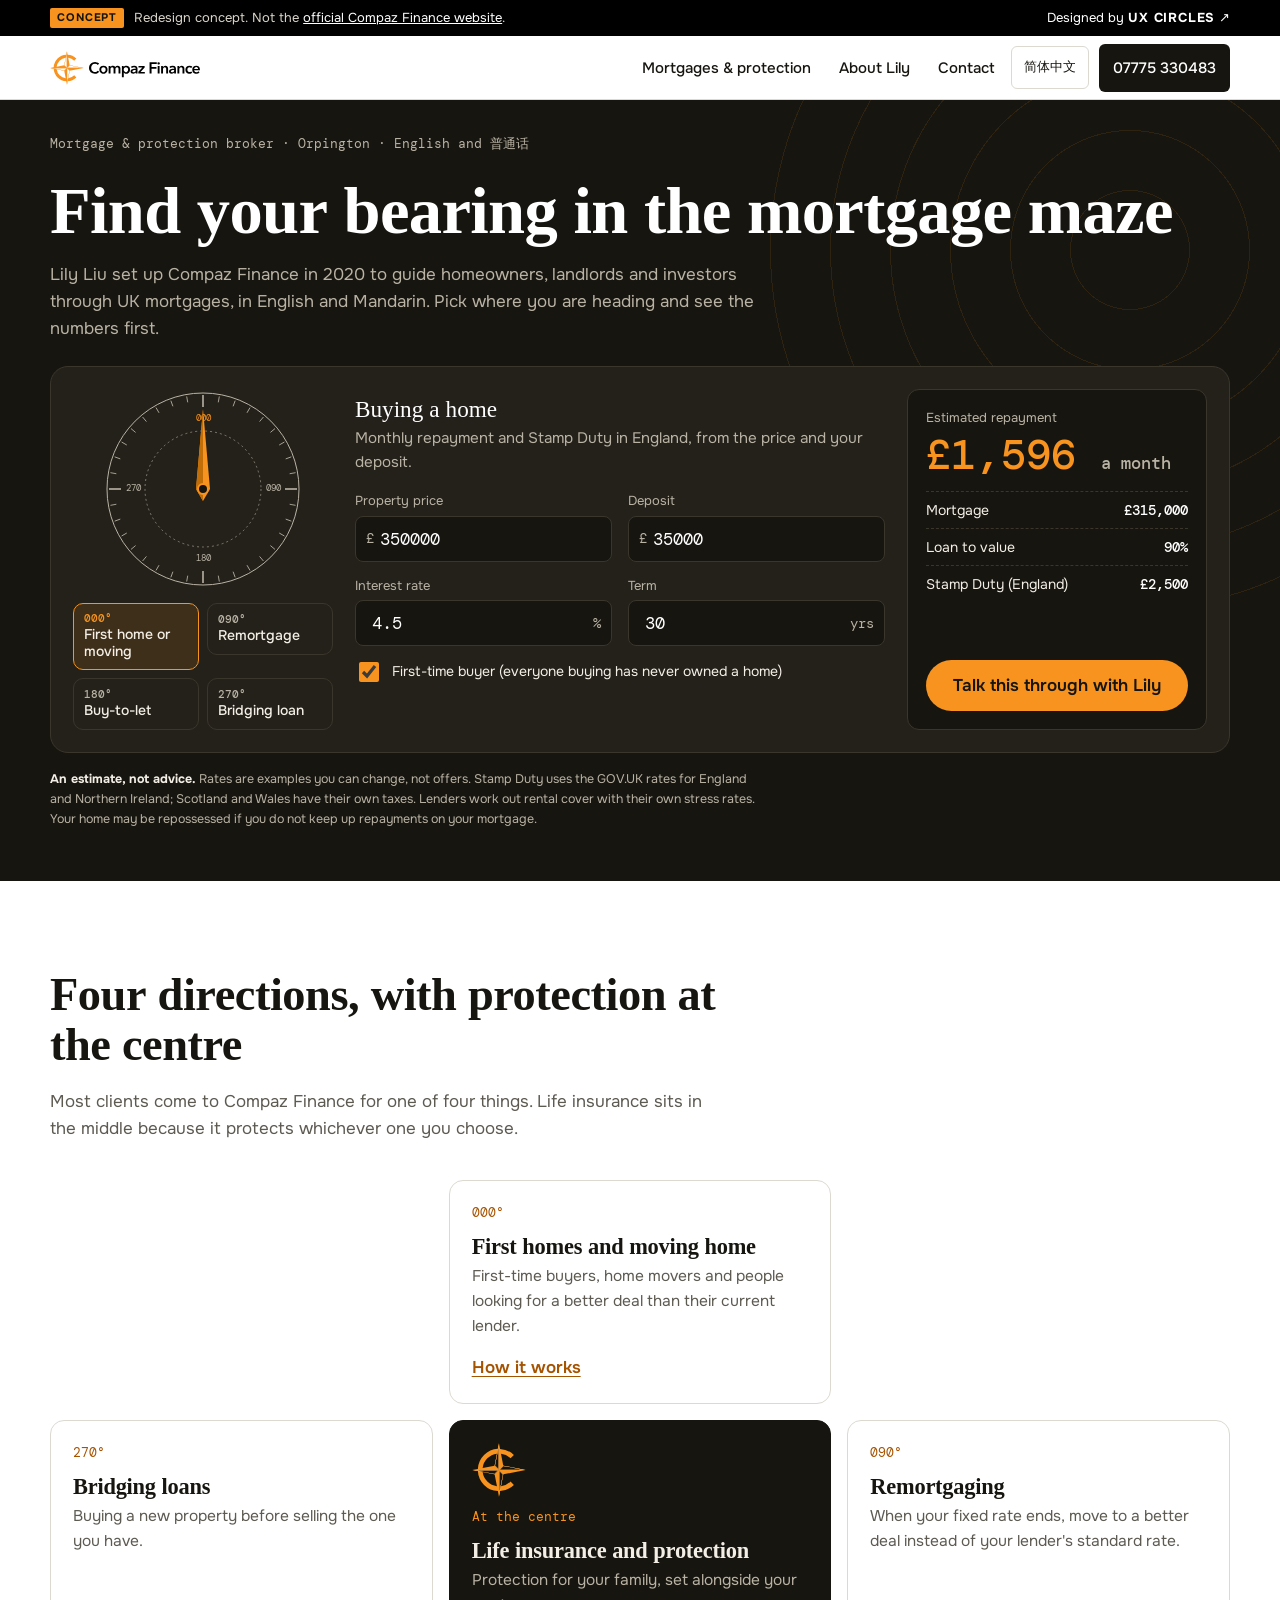
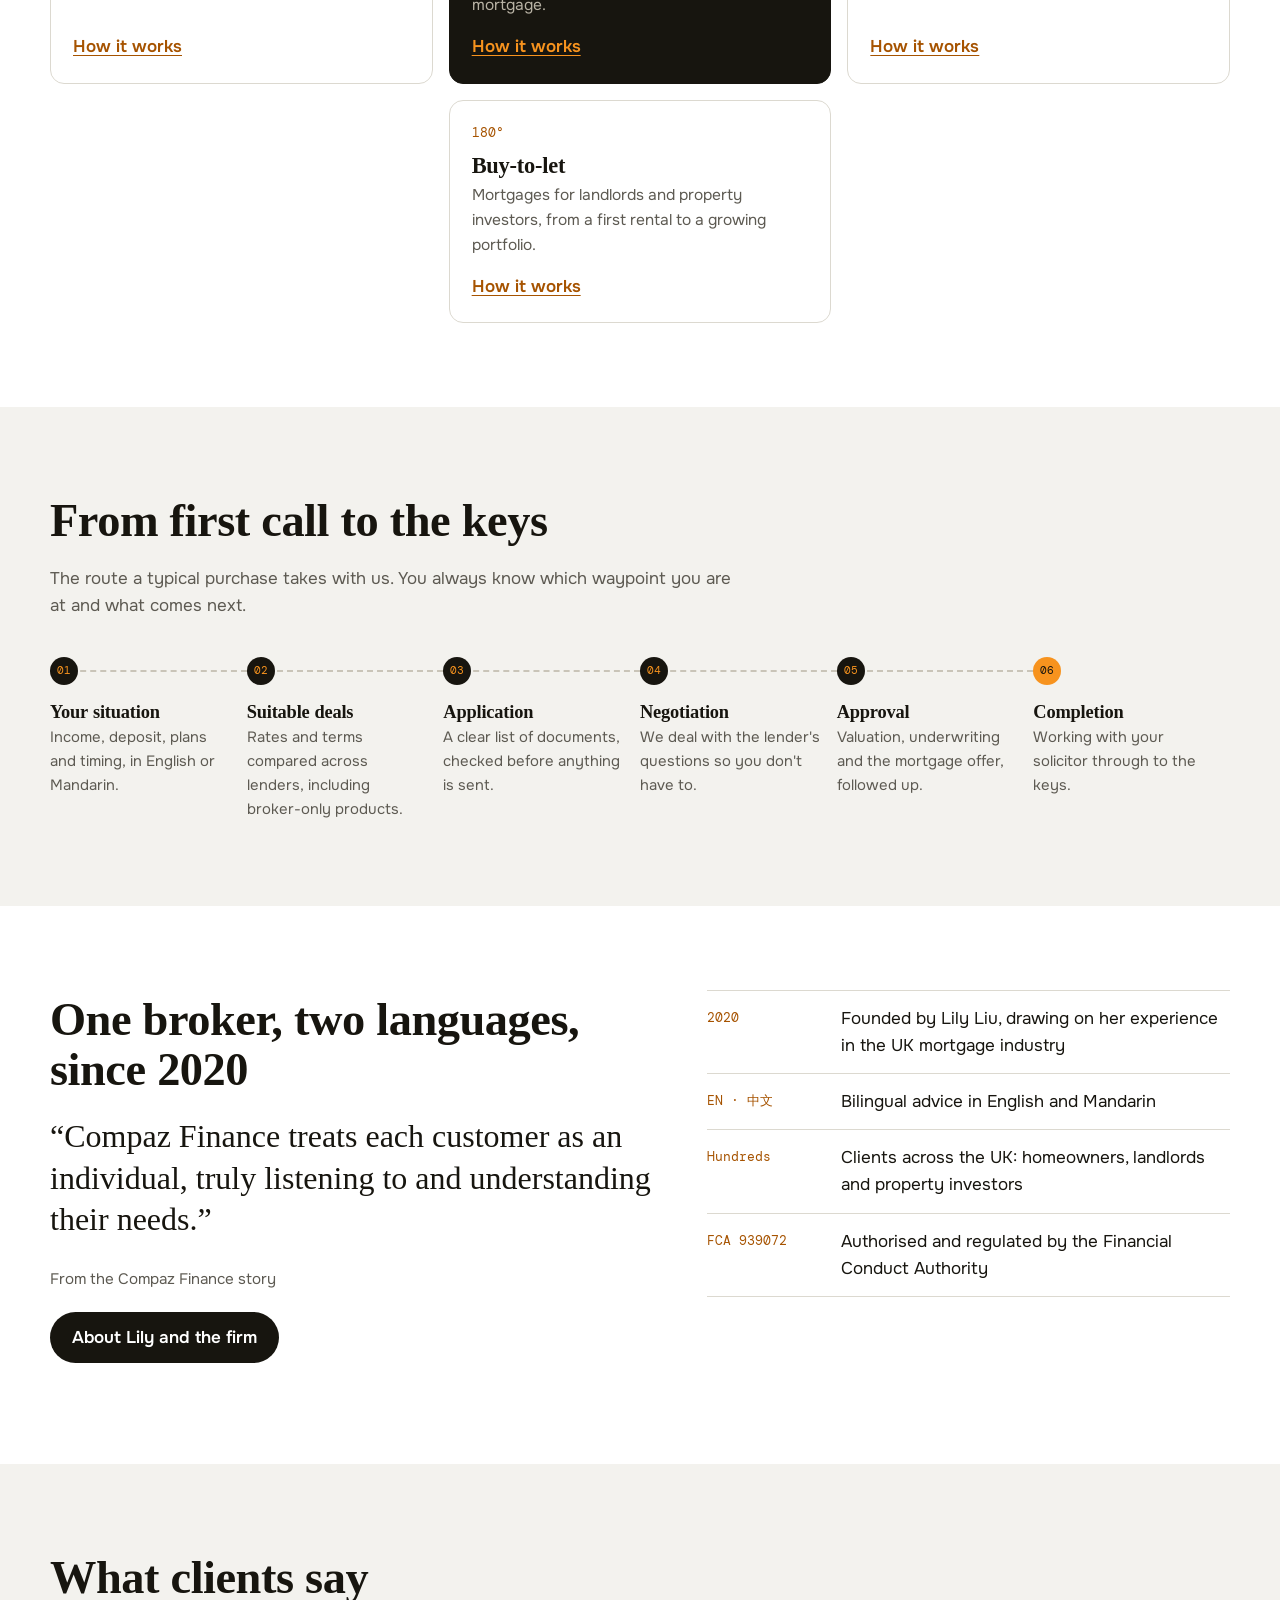
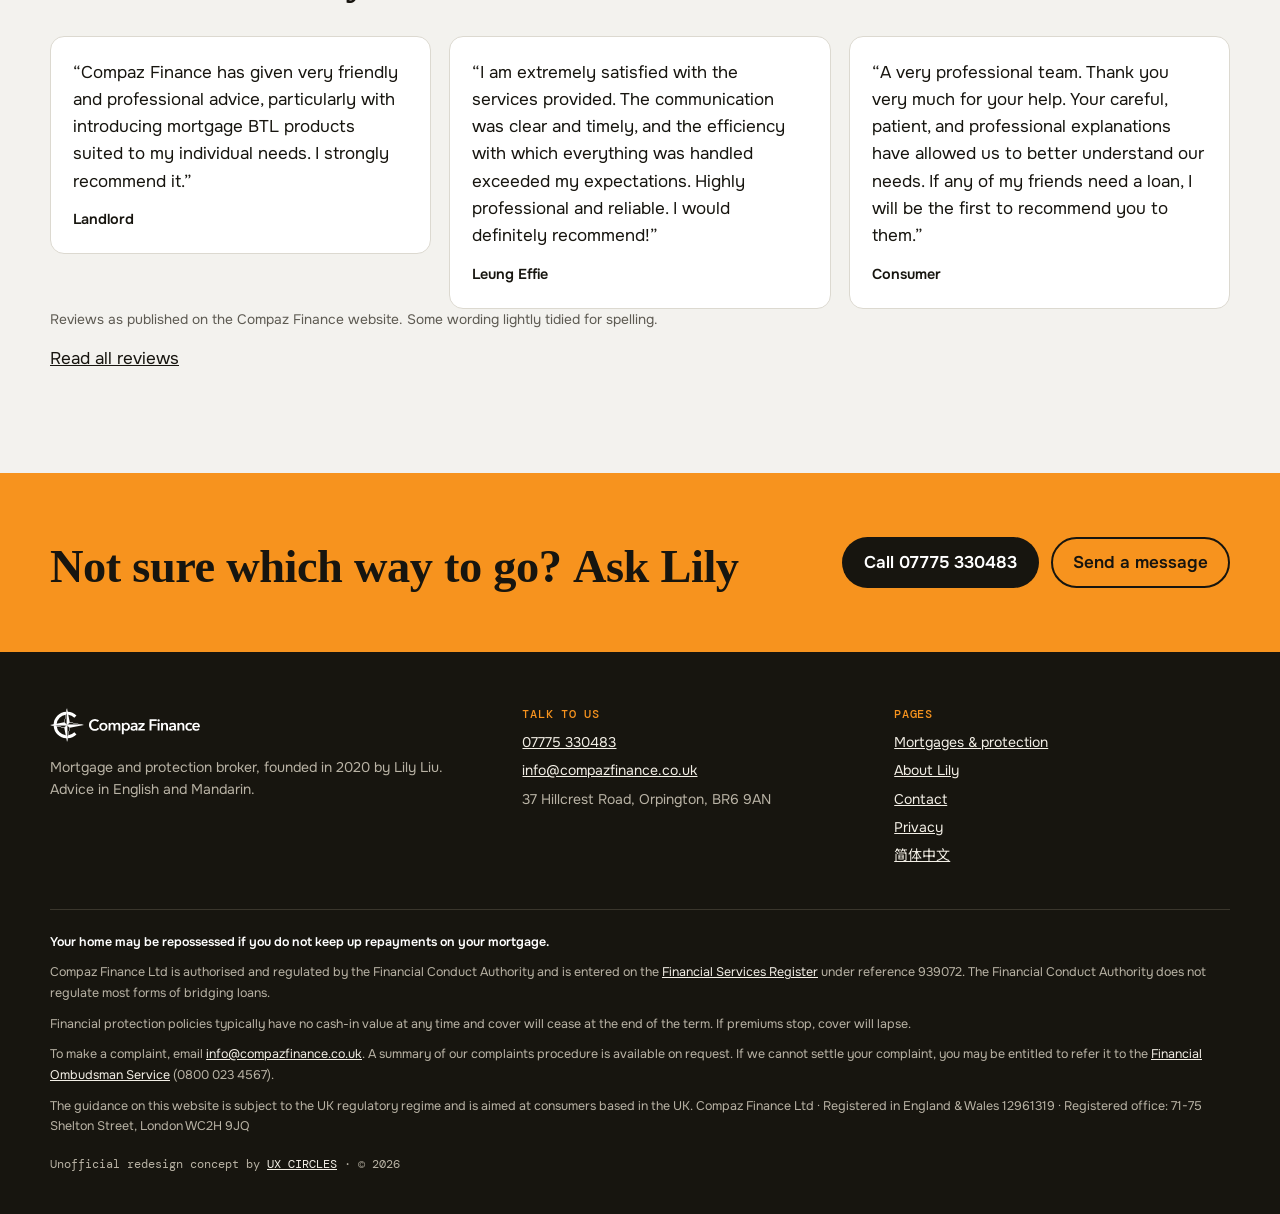
==== commit b44d9379: "Menu button: brand colour and font (no iOS default blue); opaque header Co-Authored-By: Claude Opus " ====
--- a/index.html
+++ b/index.html
@@ -11,7 +11,7 @@
 <link rel="icon" href="assets/img/compass.svg" type="image/svg+xml">
 <link rel="preload" href="assets/fonts/alegreya.woff2" as="font" type="font/woff2" crossorigin>
 <link rel="preload" href="assets/fonts/dmmono-500.woff2" as="font" type="font/woff2" crossorigin>
-<link rel="stylesheet" href="assets/site.css?v=6">
+<link rel="stylesheet" href="assets/site.css?v=9">
 <meta name="theme-color" content="#17150f">
 </head>
 <body>
@@ -203,5 +203,5 @@
 <a href="mailto:info@compazfinance.co.uk">Email</a>
 <a class="go" href="contact.html">Ask Lily</a>
 </nav>
-<script src="assets/app.js?v=6" defer></script>
+<script src="assets/app.js?v=9" defer></script>
 </body></html>
--- a/assets/site.css
+++ b/assets/site.css
@@ -42,10 +42,10 @@
 .concept .by{flex:none;white-space:nowrap;text-decoration:none}
 .concept .by strong{letter-spacing:.06em}
 .concept .by:hover{color:var(--orange)}
-@media (max-width:640px){.concept-long,.concept-by{display:none}}
+@media (max-width:640px){.concept-long{display:none}}
 
 /* header */
-.site-head{position:sticky;top:0;z-index:50;background:rgba(255,255,255,.97);border-bottom:1px solid var(--line);height:var(--head)}
+.site-head{position:sticky;top:0;z-index:50;background:#fff;border-bottom:1px solid var(--line);height:var(--head)}
 .site-head .wrap{display:flex;align-items:center;height:100%;gap:20px}
 .brand{display:flex;align-items:center;flex:none}
 .brand img{height:34px;width:auto}
@@ -60,14 +60,16 @@
 .btn-ink{background:var(--ink);color:#fff}
 .btn-line{border-color:currentColor;background:transparent}
 .head-call{margin-left:6px;padding:8px 16px;min-height:42px;font-size:15px}
-.menu-btn{display:none;margin-left:auto;background:none;border:1px solid var(--line);border-radius:8px;min-width:46px;min-height:44px;font:inherit;font-size:14px;cursor:pointer}
+.menu-btn{display:none;margin-left:auto;-webkit-appearance:none;appearance:none;background:#fff;color:var(--ink);border:1px solid var(--line);border-radius:999px;min-width:46px;min-height:44px;padding:0 16px;font-family:var(--sans);font-size:15px;font-weight:600;cursor:pointer;-webkit-tap-highlight-color:transparent}
+.menu-btn::before{content:"";display:inline-block;width:14px;height:10px;margin-right:8px;vertical-align:-1px;border-top:2px solid currentColor;border-bottom:2px solid currentColor;box-sizing:border-box}
+.menu-btn[aria-expanded=true]{background:var(--ink);color:#fff;border-color:var(--ink)}
 @media (max-width:860px){
-  .menu-btn{display:block}
+  .menu-btn{display:inline-flex;align-items:center}
   .head-call{display:none}
   .nav{position:fixed;inset:var(--head) 0 auto 0;background:#fff;flex-direction:column;align-items:stretch;padding:12px 16px 24px;border-bottom:1px solid var(--line);display:none;margin:0}
   .nav.open{display:flex}
   .nav a{padding:14px 8px;font-size:18px;border-bottom:1px solid var(--chart);border-radius:0}
-  .nav .lang{border:0;border-bottom:1px solid var(--chart)}
+  .nav .lang{border:0;border-bottom:1px solid var(--chart);font-family:var(--sans);font-size:18px}
 }
 
 /* hero */
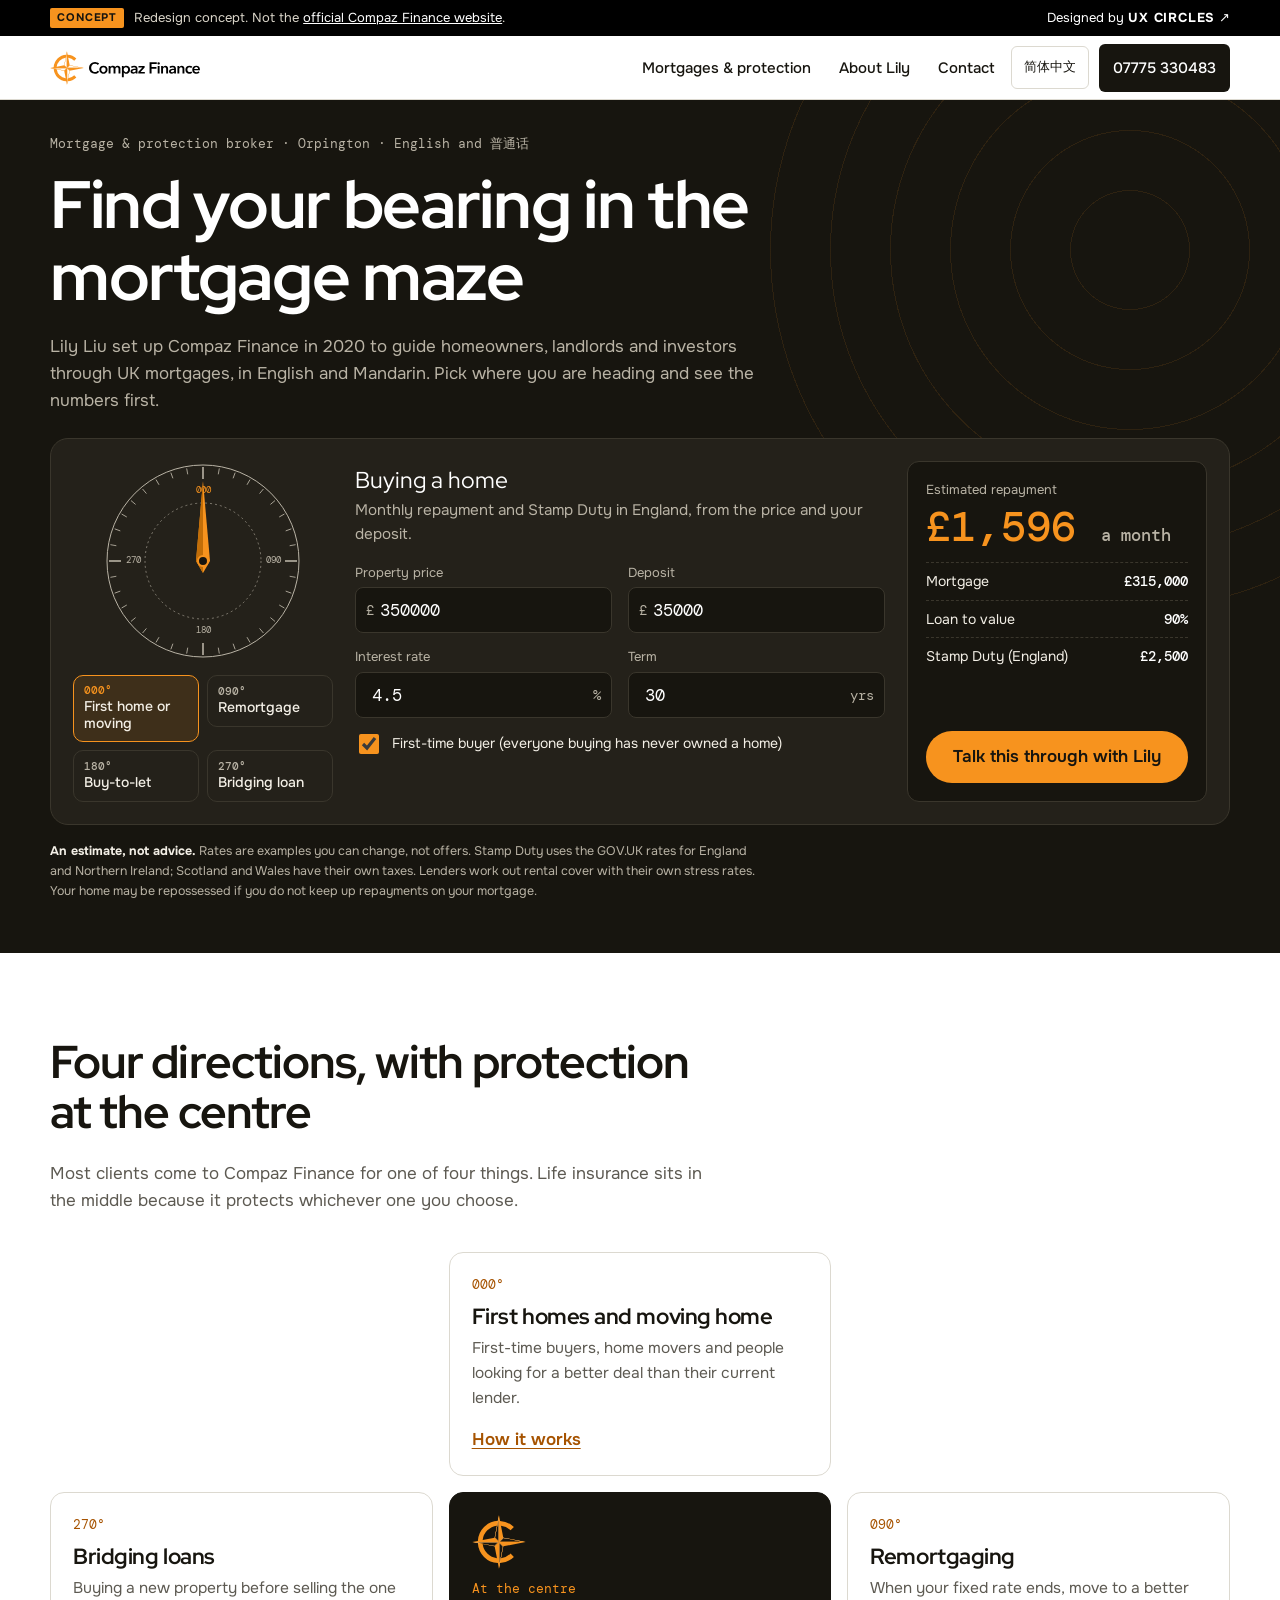
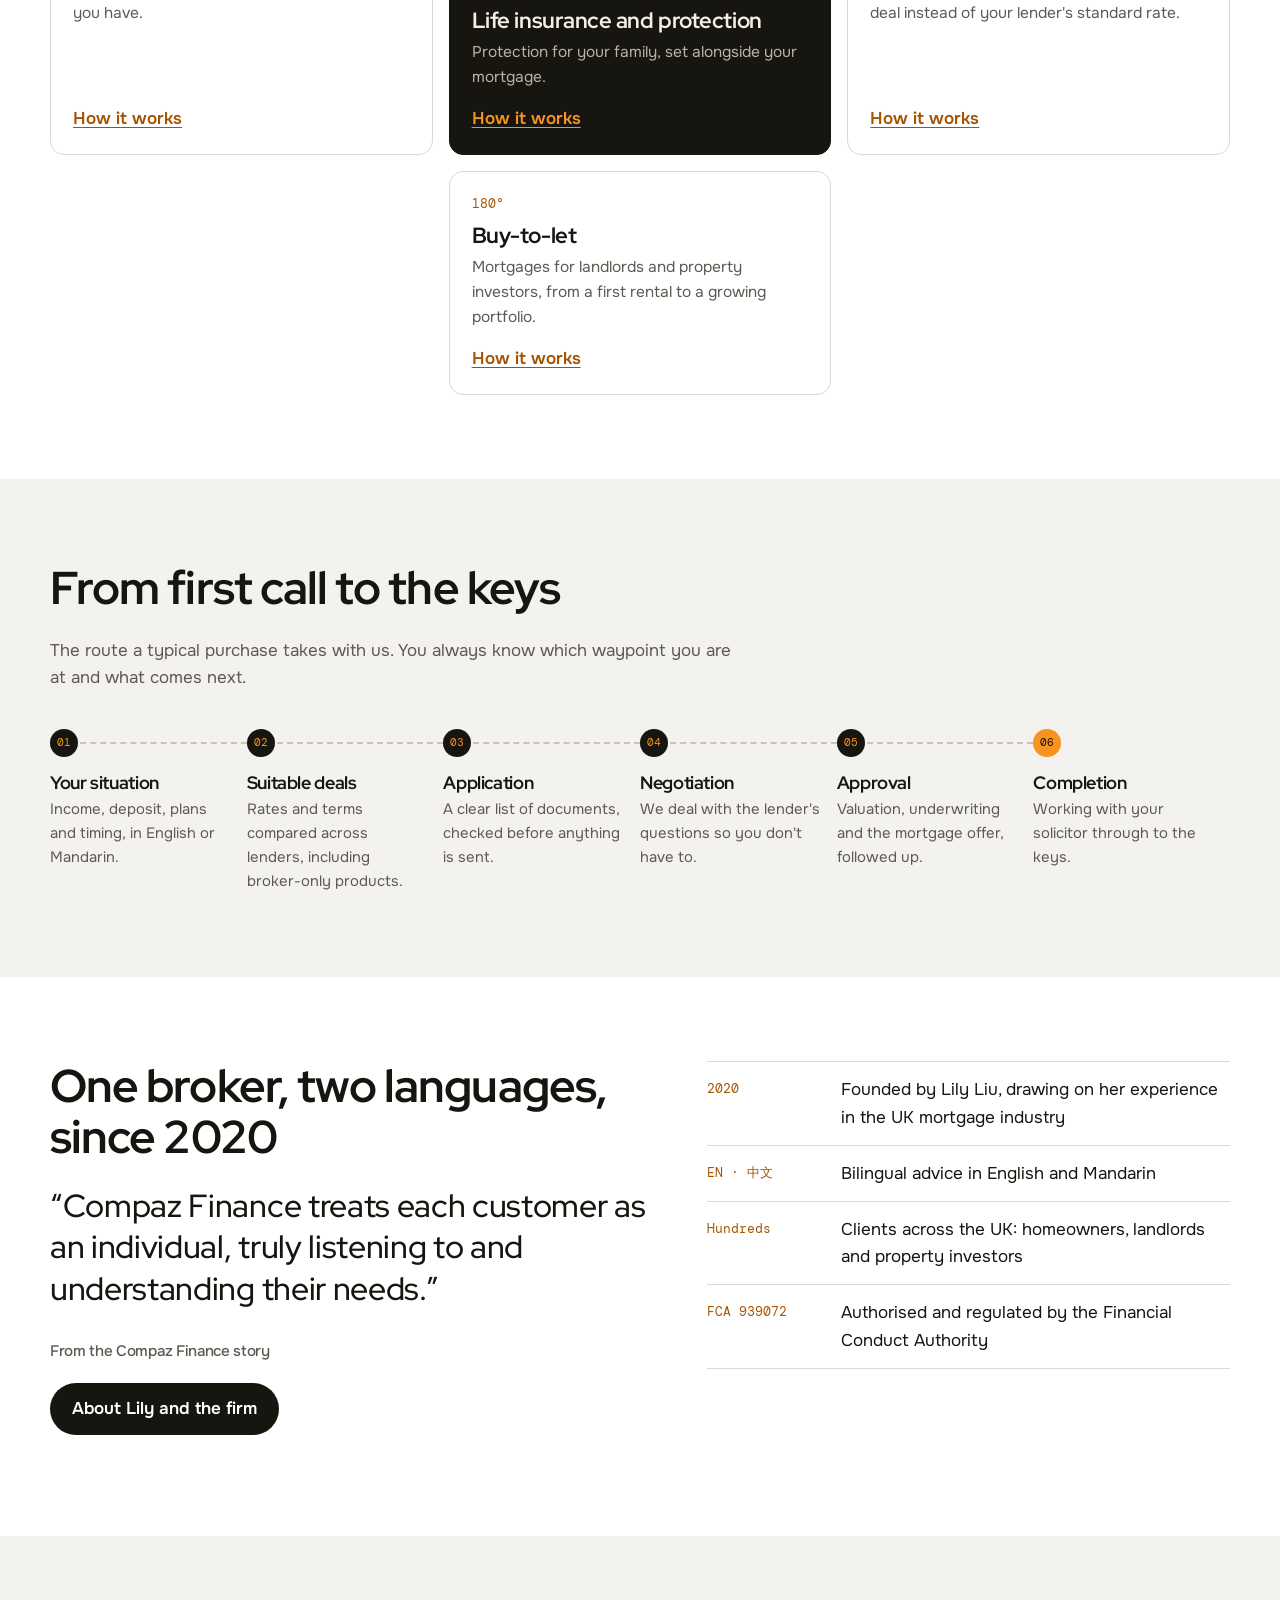
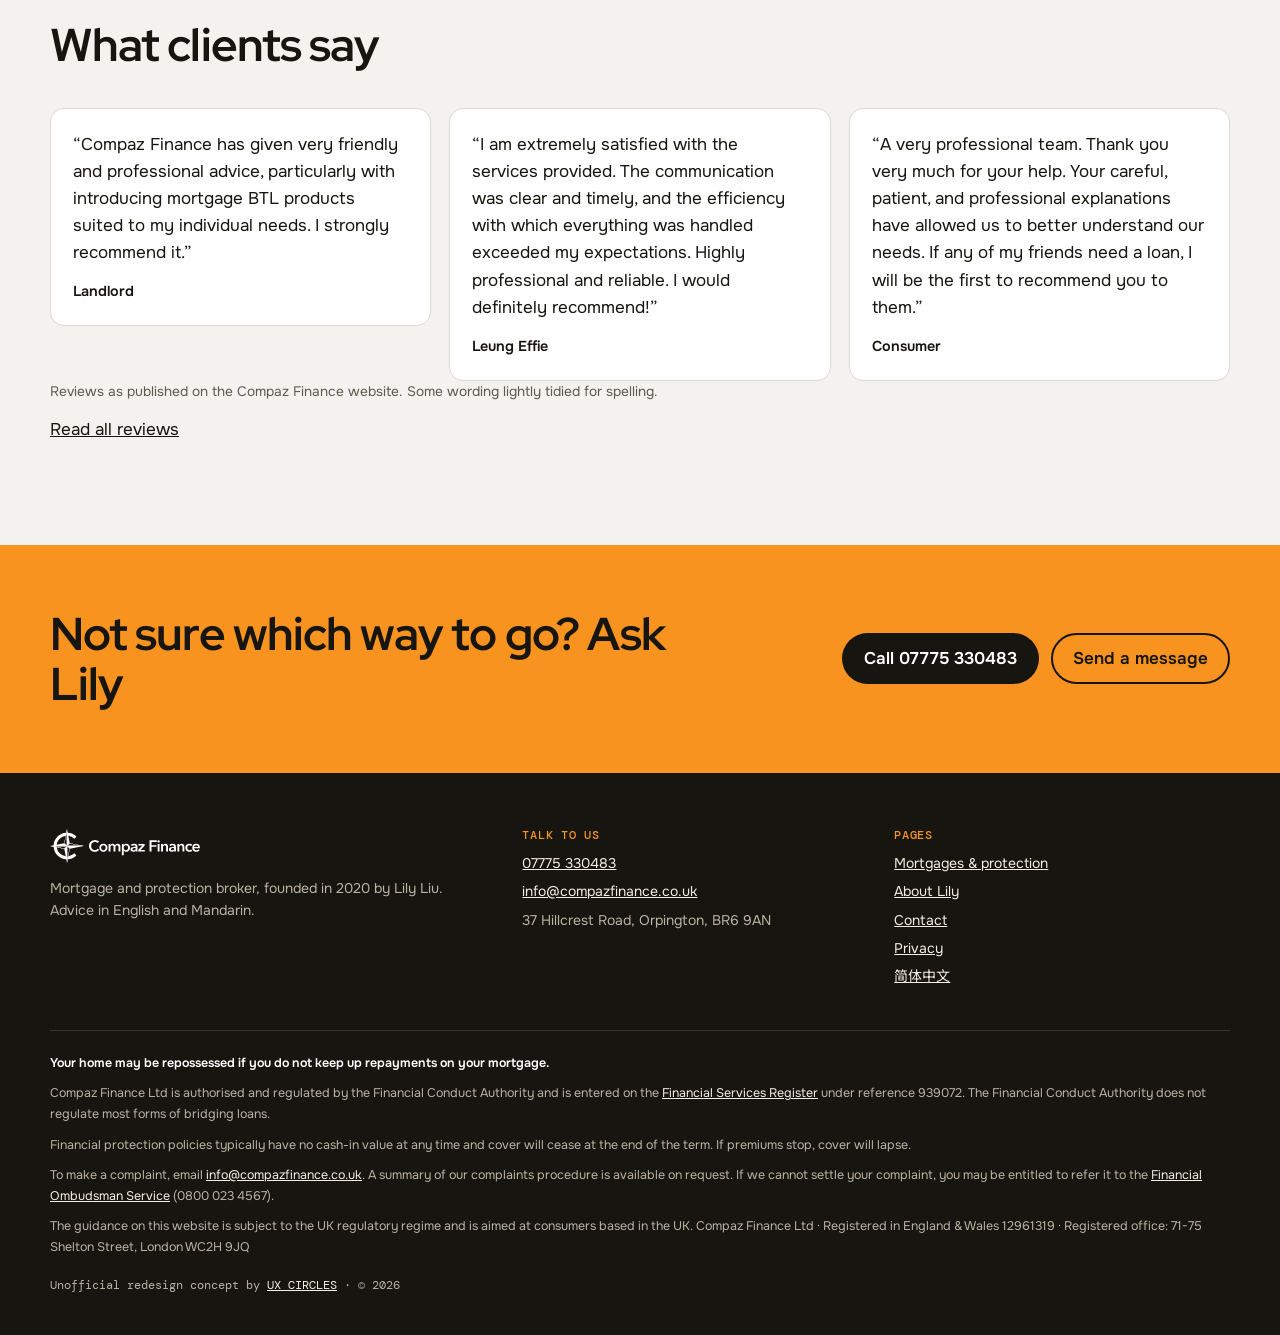
==== commit 5a88a119: "Headings in Red Hat Display to match the logo wordmark; Chinese headings in Noto Sans SC Co-Authored" ====
--- a/index.html
+++ b/index.html
@@ -9,9 +9,9 @@
 <link rel="alternate" hreflang="en-GB" href="https://uxcircles.github.io/compazfinance/">
 <link rel="alternate" hreflang="zh-Hans" href="https://uxcircles.github.io/compazfinance/sc/">
 <link rel="icon" href="assets/img/compass.svg" type="image/svg+xml">
-<link rel="preload" href="assets/fonts/alegreya.woff2" as="font" type="font/woff2" crossorigin>
+<link rel="preload" href="assets/fonts/redhatdisplay.woff2" as="font" type="font/woff2" crossorigin>
 <link rel="preload" href="assets/fonts/dmmono-500.woff2" as="font" type="font/woff2" crossorigin>
-<link rel="stylesheet" href="assets/site.css?v=9">
+<link rel="stylesheet" href="assets/site.css?v=11">
 <meta name="theme-color" content="#17150f">
 </head>
 <body>
@@ -203,5 +203,5 @@
 <a href="mailto:info@compazfinance.co.uk">Email</a>
 <a class="go" href="contact.html">Ask Lily</a>
 </nav>
-<script src="assets/app.js?v=9" defer></script>
+<script src="assets/app.js?v=11" defer></script>
 </body></html>
--- a/assets/site.css
+++ b/assets/site.css
@@ -1,16 +1,15 @@
-@font-face{font-family:"Alegreya";src:url(fonts/alegreya.woff2) format("woff2");font-weight:400 900;font-display:swap}
+@font-face{font-family:"Red Hat Display";src:url(fonts/redhatdisplay.woff2) format("woff2");font-weight:400 900;font-display:swap}
 @font-face{font-family:"Onest";src:url(fonts/onest.woff2) format("woff2");font-weight:100 900;font-display:swap}
 @font-face{font-family:"DM Mono";src:url(fonts/dmmono-400.woff2) format("woff2");font-weight:400;font-display:swap}
 @font-face{font-family:"DM Mono";src:url(fonts/dmmono-500.woff2) format("woff2");font-weight:500;font-display:swap}
 @font-face{font-family:"Noto Sans SC Sub";src:url(fonts/notosanssc.woff2) format("woff2");font-weight:400 700;font-display:swap}
-@font-face{font-family:"Noto Serif SC Sub";src:url(fonts/notoserifsc.woff2) format("woff2");font-weight:600;font-display:swap}
 
 :root{
   --ink:#17150f;--ink-2:#24211a;--ink-3:#3a362c;
   --paper:#ffffff;--chart:#f3f2ee;--line:#dcd9d0;
   --orange:#f7931e;--orange-deep:#a65300;--orange-wash:#fff3e3;
   --muted:#5d5a52;--on-ink:#f3efe6;--on-ink-muted:#b9b3a5;
-  --serif:"Alegreya","Noto Serif SC Sub",Georgia,serif;
+  --display:"Red Hat Display","Noto Sans SC Sub",system-ui,sans-serif;
   --sans:"Onest","Noto Sans SC Sub",system-ui,sans-serif;
   --mono:"DM Mono",ui-monospace,monospace;
   --head:64px;--wrap:1180px;
@@ -21,13 +20,14 @@
 :lang(zh-Hans) body,body:lang(zh-Hans){font-size:16.5px;line-height:1.8}
 img,svg{max-width:100%;display:block}
 a{color:inherit}
-h1,h2,h3{font-family:var(--serif);font-weight:600;line-height:1.08;letter-spacing:-.01em;margin:0 0 .5em}
+h1,h2,h3{font-family:var(--display);font-weight:700;line-height:1.08;letter-spacing:-.02em;margin:0 0 .5em}
 :lang(zh-Hans) h1,:lang(zh-Hans) h2,:lang(zh-Hans) h3{letter-spacing:.02em;line-height:1.3}
 h2{font-size:clamp(1.9rem,4vw,2.9rem)}
 h3{font-size:1.4rem}
 p{margin:0 0 1em}
 .wrap{width:min(var(--wrap),100% - 32px);margin-inline:auto}
 .mono{font-family:var(--mono)}
+.nw{white-space:nowrap}
 .skip{position:absolute;left:-999px;top:0;background:var(--orange);color:var(--ink);padding:10px 14px;z-index:100}
 .skip:focus{left:8px;top:8px}
 :focus-visible{outline:3px solid var(--orange);outline-offset:3px}
@@ -99,7 +99,7 @@
 .bearings button[aria-pressed=true] .deg{color:var(--orange)}
 .bearings button:hover{border-color:#6d6656}
 .tool-form fieldset{border:0;margin:0;padding:0;display:grid;grid-template-columns:1fr 1fr;gap:14px 16px;align-content:start}
-.tool-form legend{font-family:var(--serif);font-size:1.45rem;color:#fff;margin-bottom:6px;padding:0;grid-column:1/-1}
+.tool-form legend{font-family:var(--display);font-size:1.45rem;color:#fff;margin-bottom:6px;padding:0;grid-column:1/-1}
 .tool-form .lead{grid-column:1/-1;color:var(--on-ink-muted);font-size:.95rem;margin:-6px 0 2px}
 .field label{display:block;font-size:13px;color:var(--on-ink-muted);margin-bottom:4px}
 .field .in{display:flex;align-items:center;background:var(--ink);border:1px solid var(--ink-3);border-radius:8px;padding:0 10px}
@@ -185,7 +185,7 @@
 
 /* founder */
 .founder{display:grid;grid-template-columns:minmax(0,1.15fr) minmax(0,1fr);gap:56px;align-items:start}
-.founder blockquote{margin:0;font-family:var(--serif);font-size:clamp(1.45rem,2.6vw,2rem);line-height:1.3}
+.founder blockquote{margin:0;font-family:var(--display);font-weight:500;letter-spacing:-.01em;font-size:clamp(1.45rem,2.6vw,2rem);line-height:1.3}
 .founder blockquote footer{font-family:var(--sans);font-size:.95rem;color:var(--muted);margin-top:14px}
 .facts{list-style:none;margin:0;padding:0;border-top:1px solid var(--line)}
 .facts li{display:grid;grid-template-columns:120px 1fr;gap:14px;padding:14px 0;border-bottom:1px solid var(--line)}
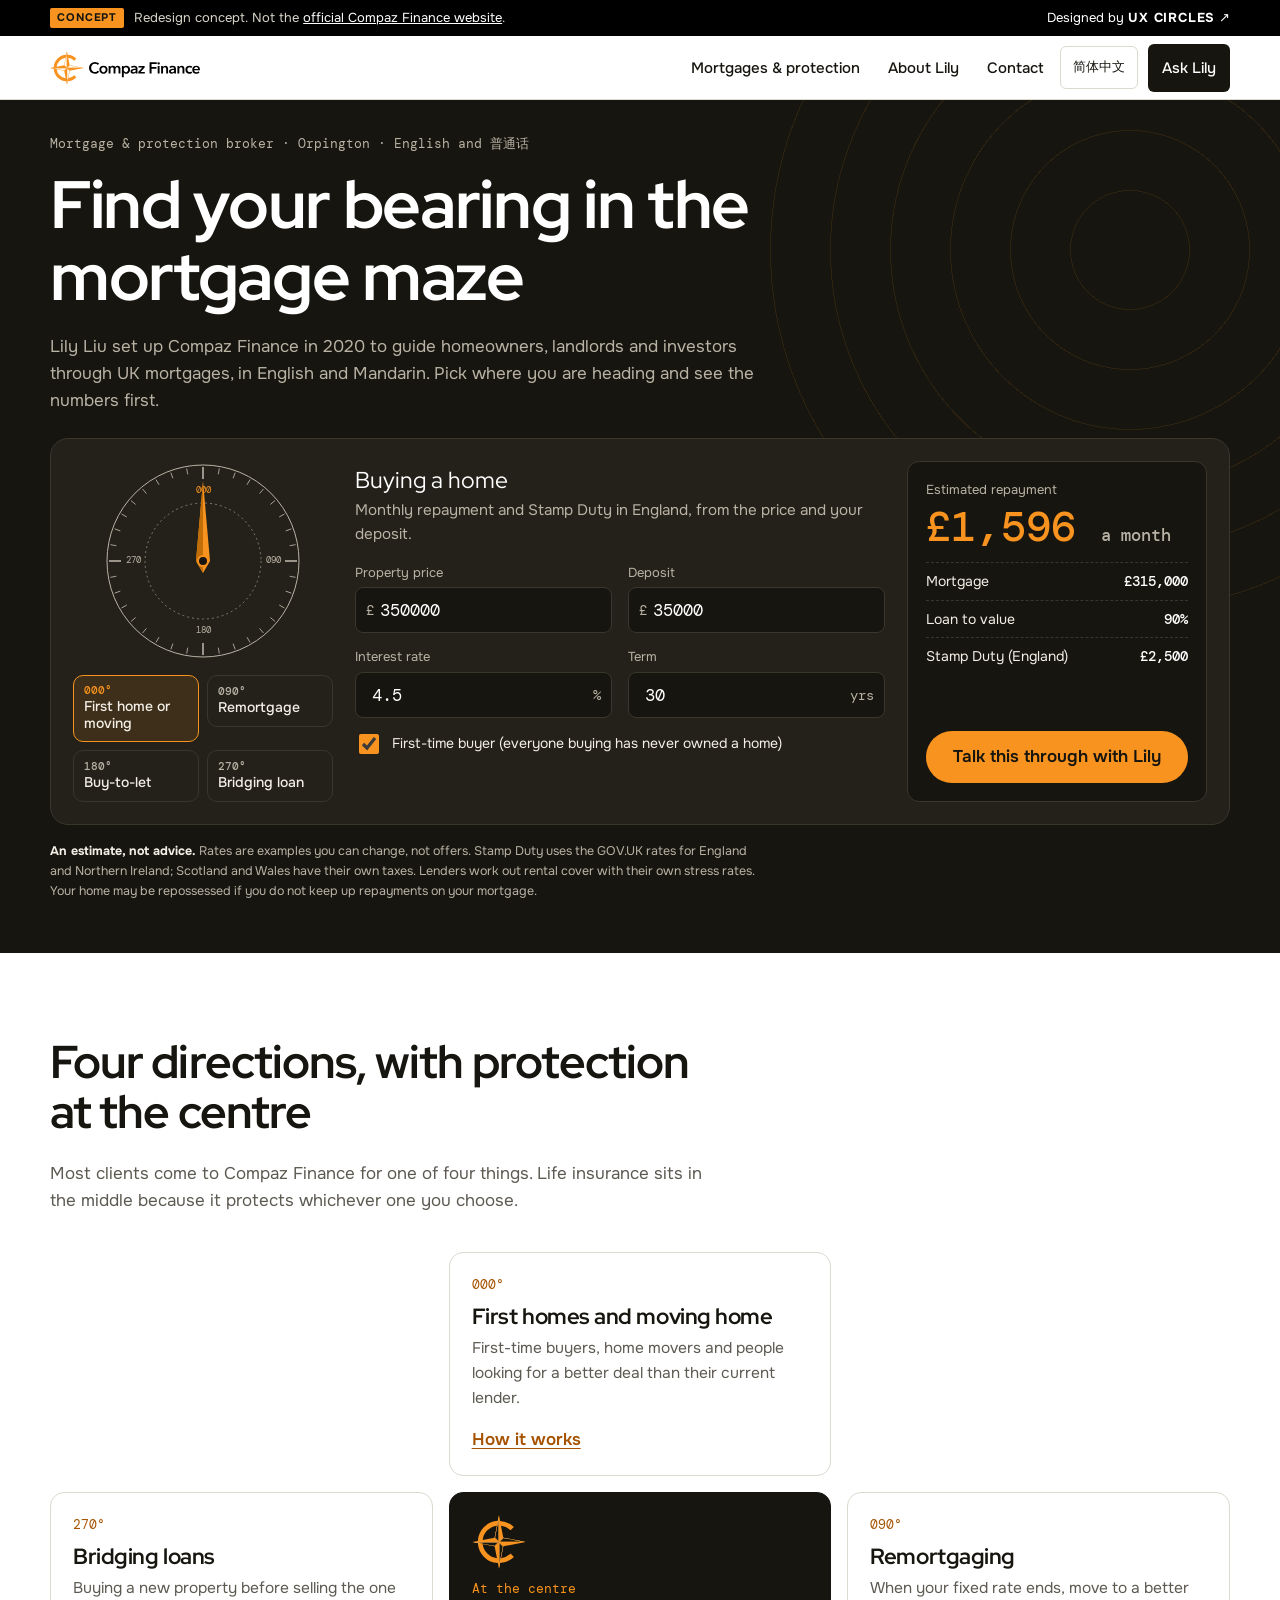
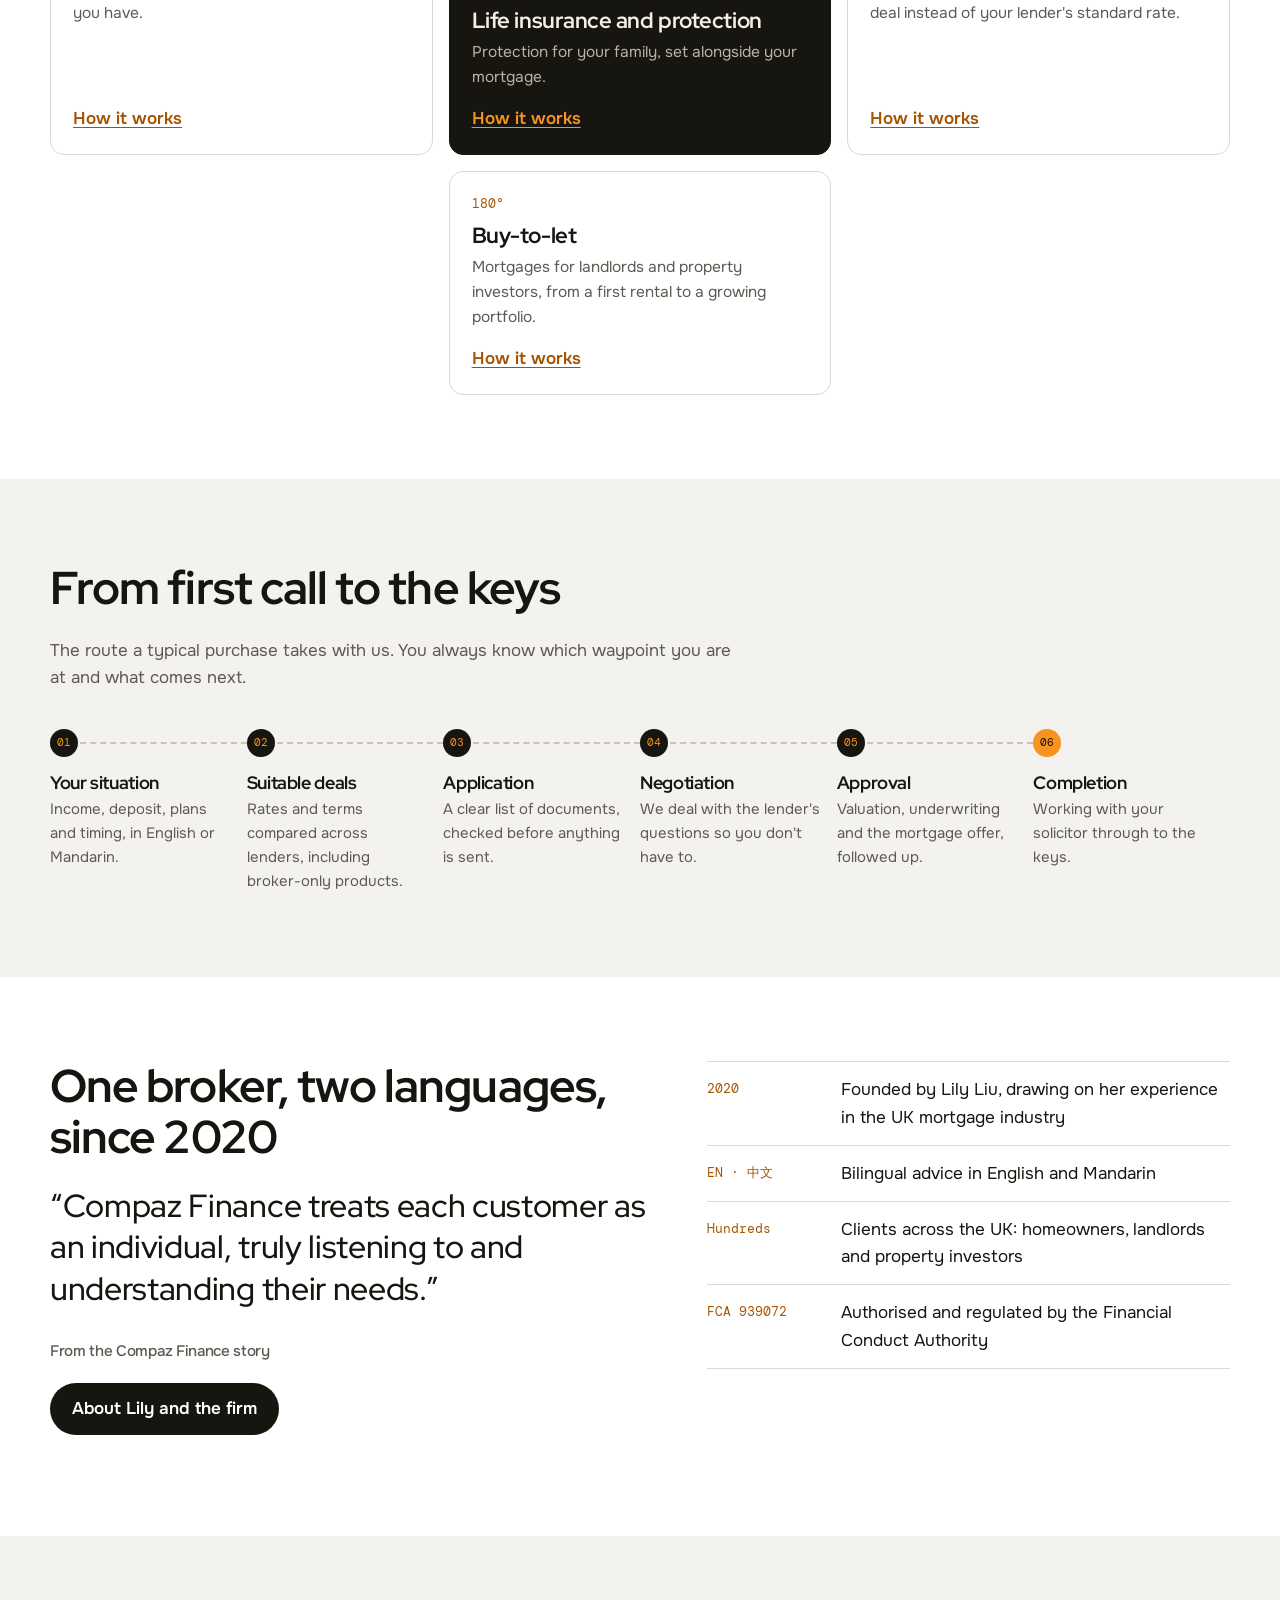
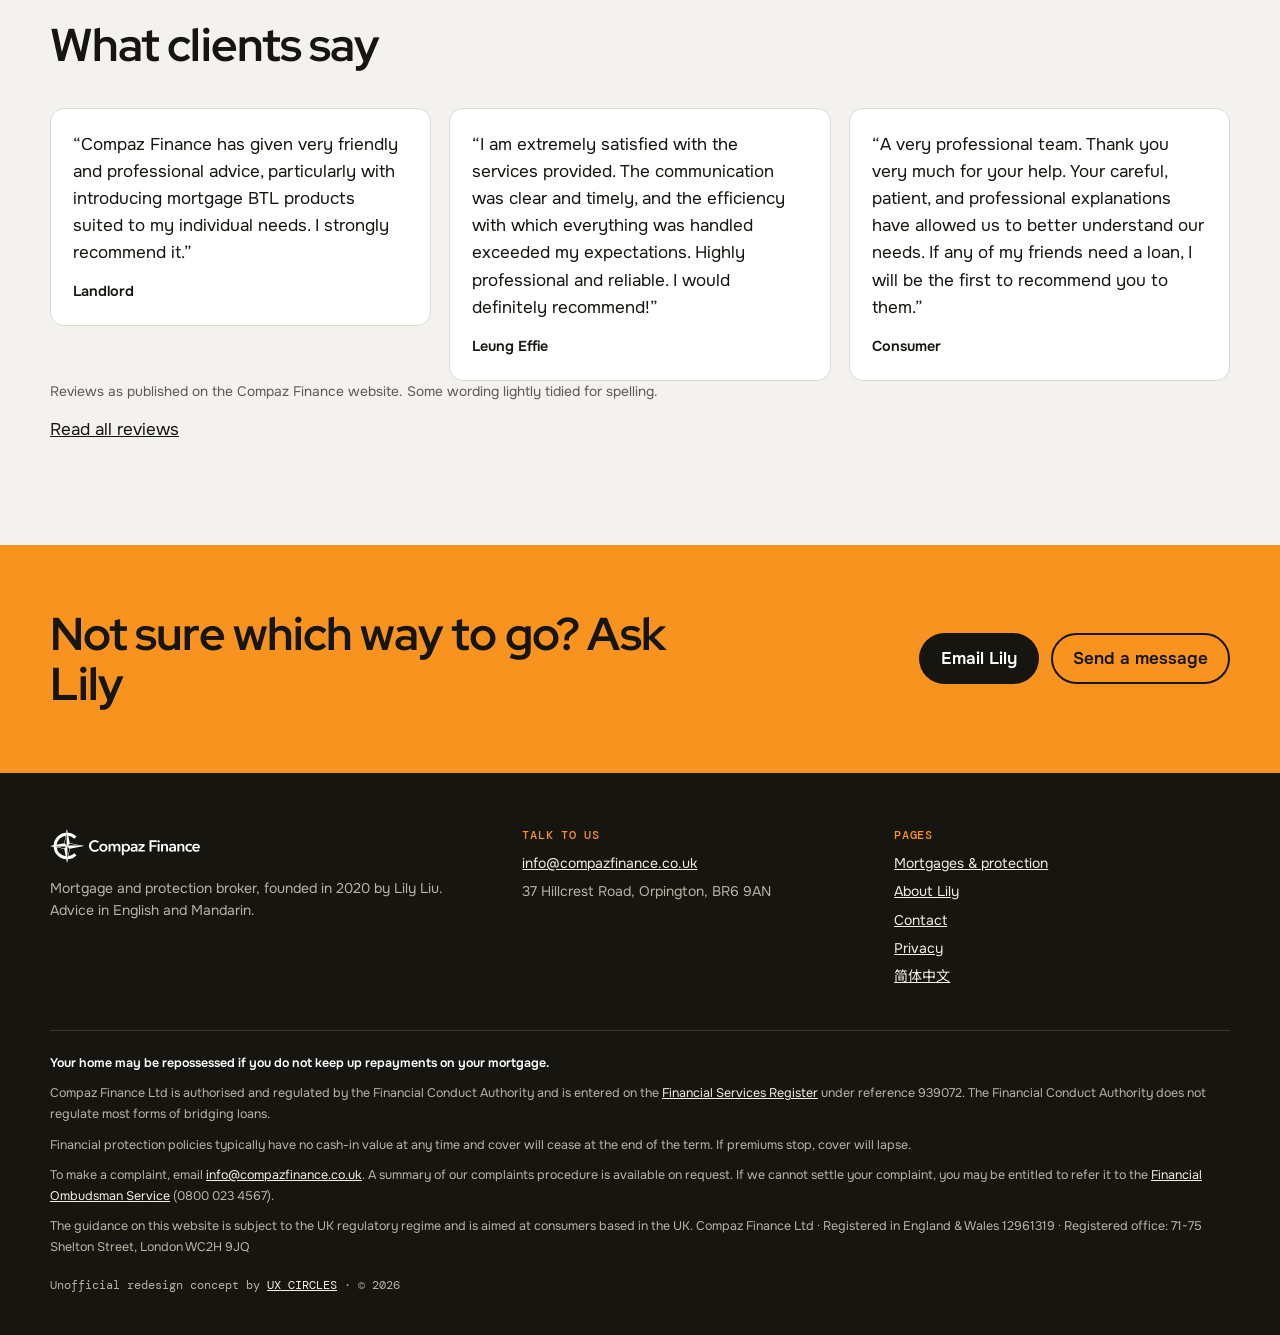
==== commit 4852e62c: "Remove phone number (hidden on the official site); email and message only Co-Authored-By: Claude Opu" ====
--- a/index.html
+++ b/index.html
@@ -11,7 +11,7 @@
 <link rel="icon" href="assets/img/compass.svg" type="image/svg+xml">
 <link rel="preload" href="assets/fonts/redhatdisplay.woff2" as="font" type="font/woff2" crossorigin>
 <link rel="preload" href="assets/fonts/dmmono-500.woff2" as="font" type="font/woff2" crossorigin>
-<link rel="stylesheet" href="assets/site.css?v=11">
+<link rel="stylesheet" href="assets/site.css?v=12">
 <meta name="theme-color" content="#17150f">
 </head>
 <body>
@@ -28,7 +28,7 @@
 <a href="about.html">About Lily</a>
 <a href="contact.html">Contact</a>
 <a class="lang" href="sc/" lang="zh-Hans" hreflang="zh-Hans">简体中文</a>
-<a class="btn btn-ink head-call" href="tel:+447775330483">07775 330483</a>
+<a class="btn btn-ink head-call" href="contact.html">Ask Lily</a>
 </nav>
 </div></header>
 <main id="main">
@@ -159,7 +159,7 @@
 <section class="contact-band" aria-labelledby="h-band"><div class="wrap">
 <h2 id="h-band">Not sure which way to go? Ask Lily</h2>
 <div class="acts">
-<a class="btn btn-ink" href="tel:+447775330483">Call 07775 330483</a>
+<a class="btn btn-ink" href="mailto:info@compazfinance.co.uk">Email Lily</a>
 <a class="btn btn-line" href="contact.html">Send a message</a>
 </div></div></section>
 </main>
@@ -172,7 +172,6 @@
 <div>
 <h2>Talk to us</h2>
 <ul>
-<li><a href="tel:+447775330483">07775 330483</a></li>
 <li><a href="mailto:info@compazfinance.co.uk">info@compazfinance.co.uk</a></li>
 <li>37 Hillcrest Road, Orpington, BR6 9AN</li>
 </ul>
@@ -199,9 +198,8 @@
 </div>
 </div></footer>
 <nav class="mbar" aria-label="Quick actions">
-<a href="tel:+447775330483">Call</a>
 <a href="mailto:info@compazfinance.co.uk">Email</a>
 <a class="go" href="contact.html">Ask Lily</a>
 </nav>
-<script src="assets/app.js?v=11" defer></script>
+<script src="assets/app.js?v=12" defer></script>
 </body></html>
--- a/assets/site.css
+++ b/assets/site.css
@@ -269,7 +269,7 @@
 .mbar{display:none}
 @media (max-width:860px){
   body{padding-bottom:72px}
-  .mbar{display:grid;grid-template-columns:1fr 1fr 1.2fr;gap:8px;position:fixed;left:0;right:0;bottom:0;z-index:60;background:#fff;border-top:1px solid var(--line);padding:8px 10px calc(8px + env(safe-area-inset-bottom))}
+  .mbar{display:grid;grid-template-columns:1fr 1.4fr;gap:8px;position:fixed;left:0;right:0;bottom:0;z-index:60;background:#fff;border-top:1px solid var(--line);padding:8px 10px calc(8px + env(safe-area-inset-bottom))}
   .mbar a{display:flex;align-items:center;justify-content:center;min-height:48px;border-radius:10px;font-weight:600;text-decoration:none;font-size:15px;border:1px solid var(--line)}
   .mbar a.go{background:var(--orange);border-color:var(--orange)}
   body.menu-open .mbar{display:none}
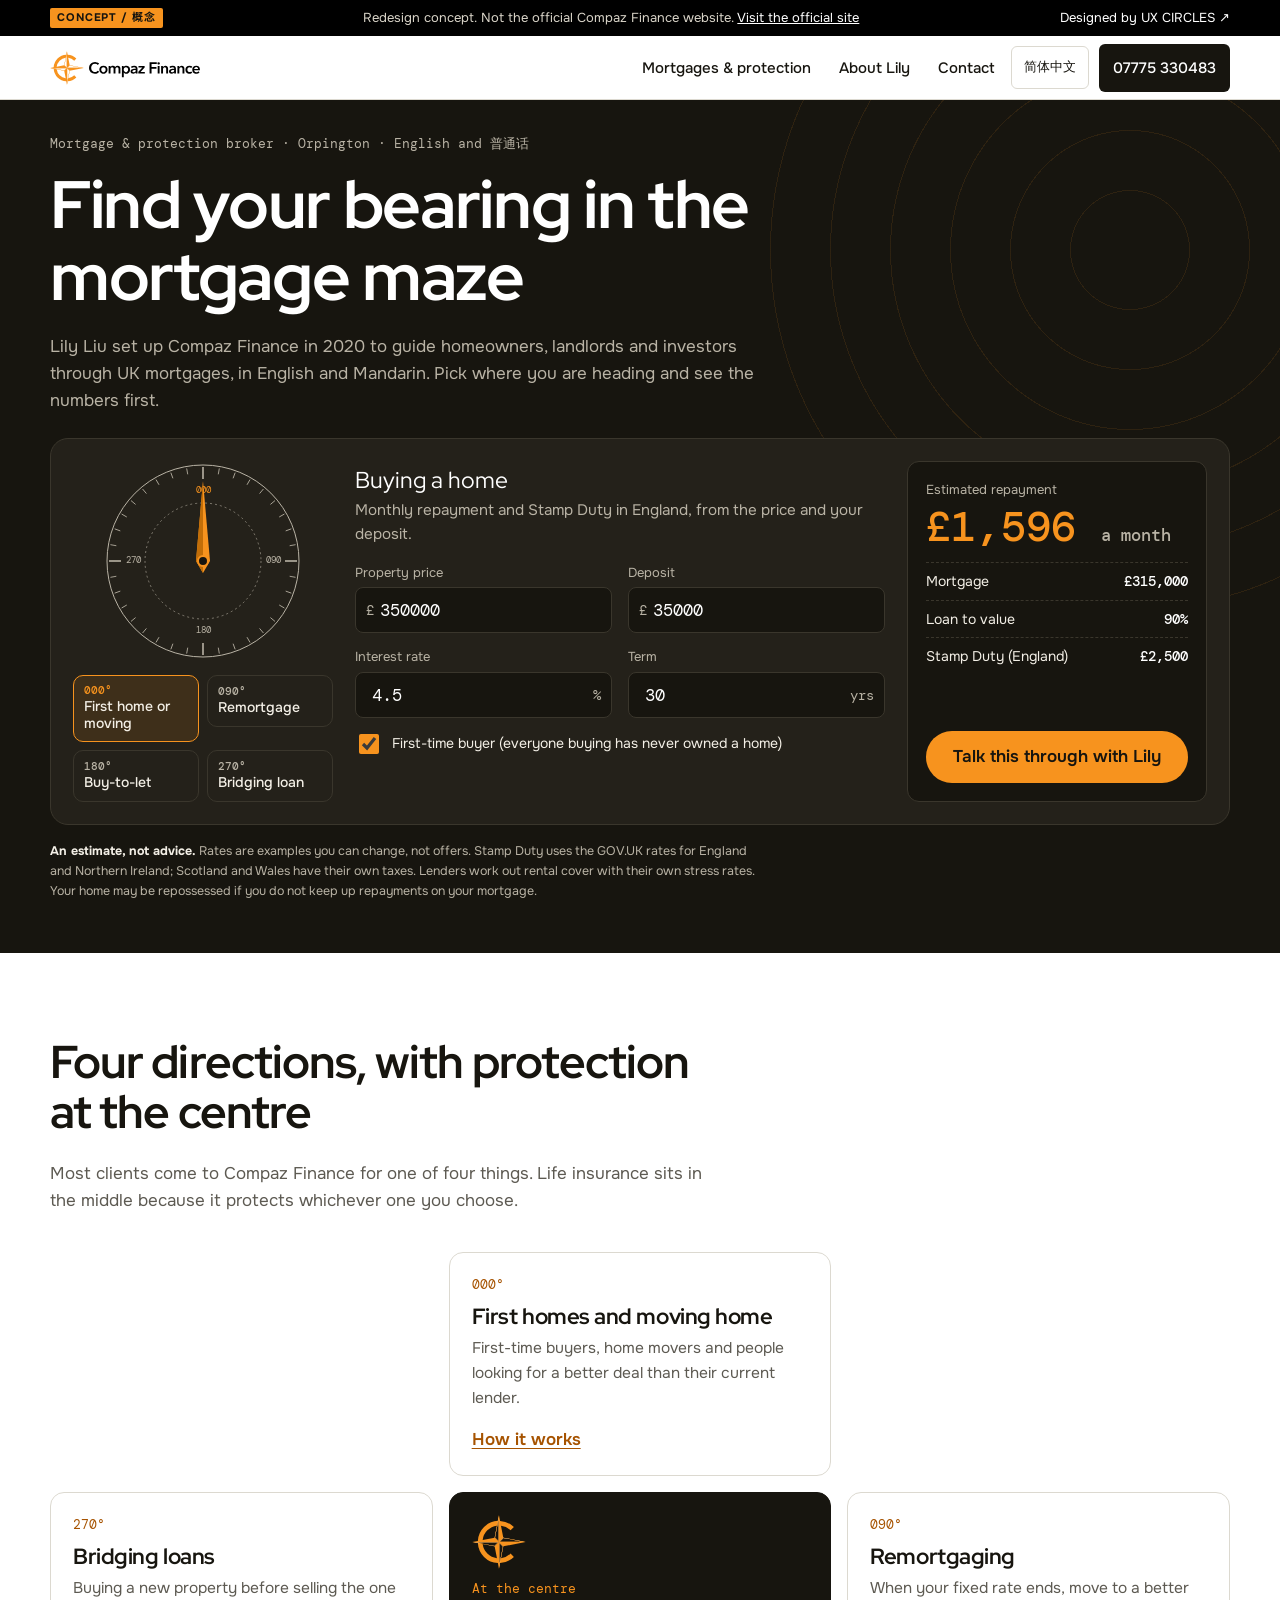
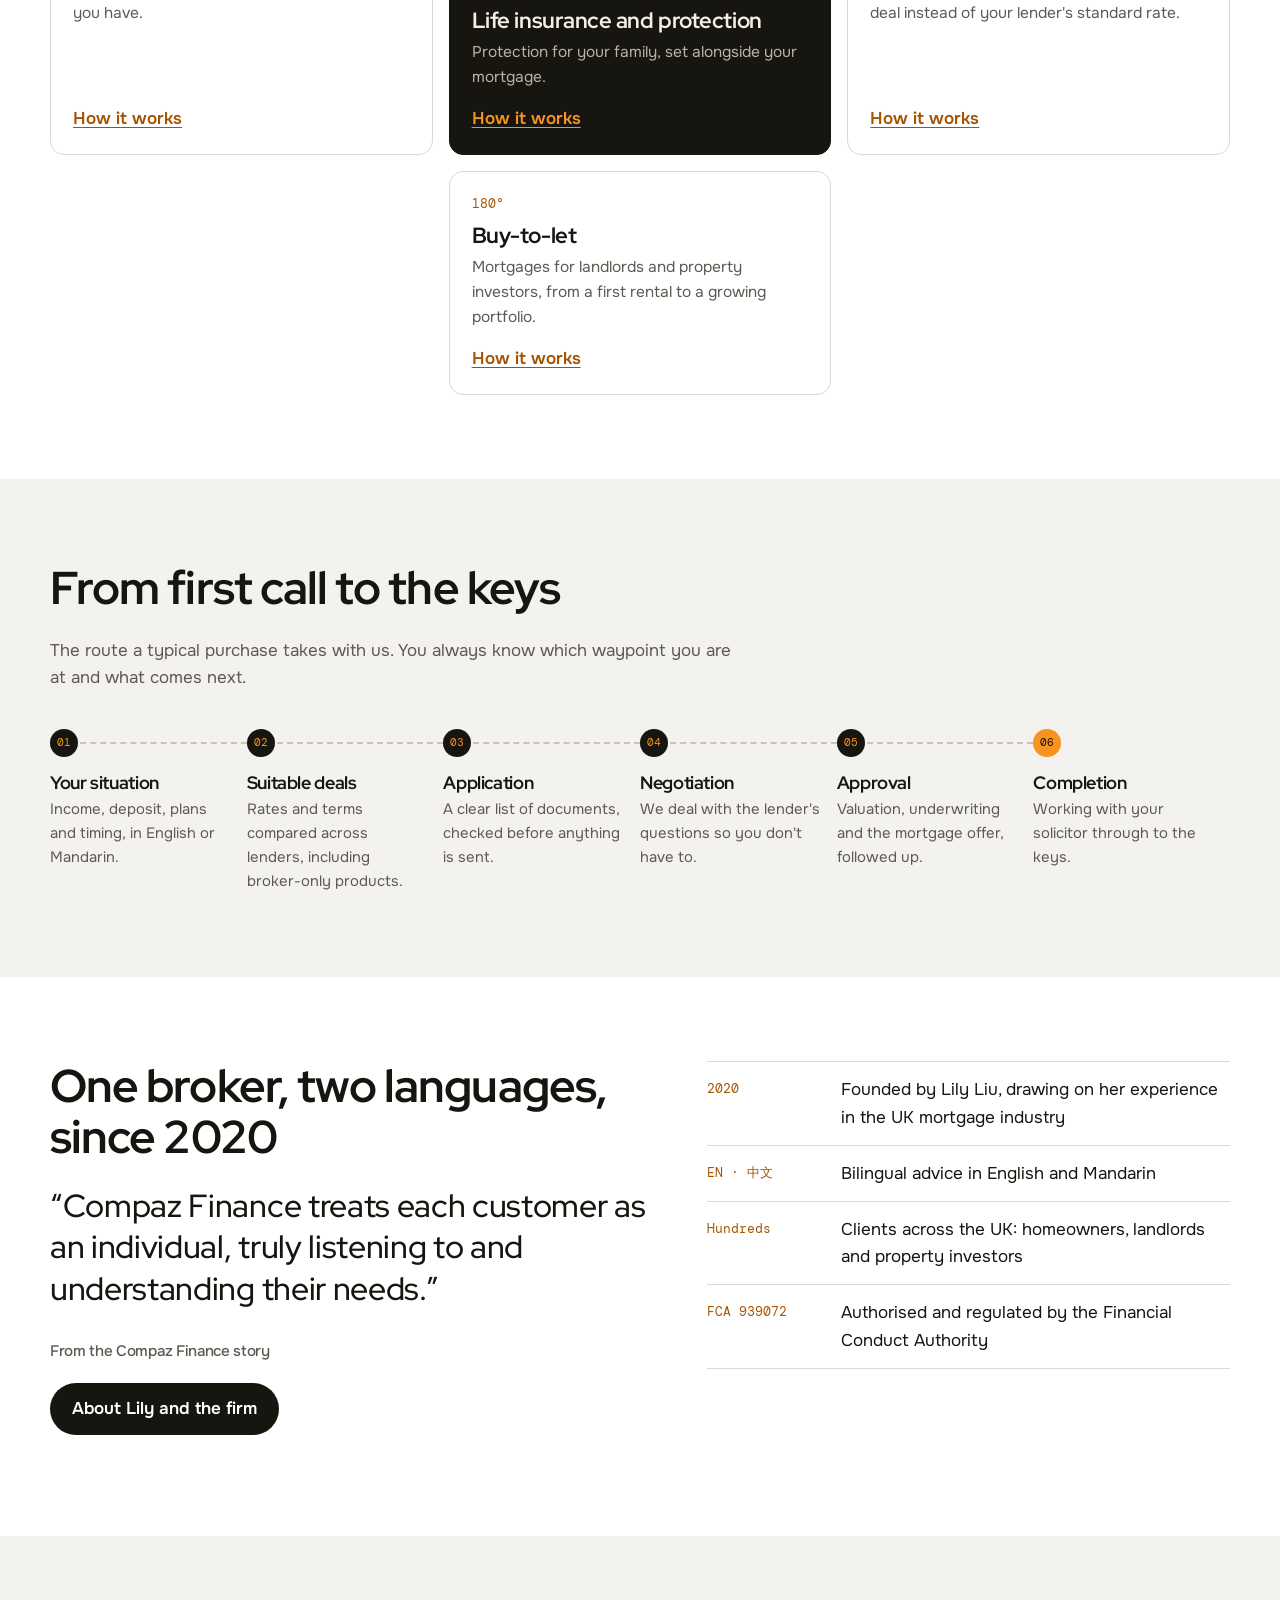
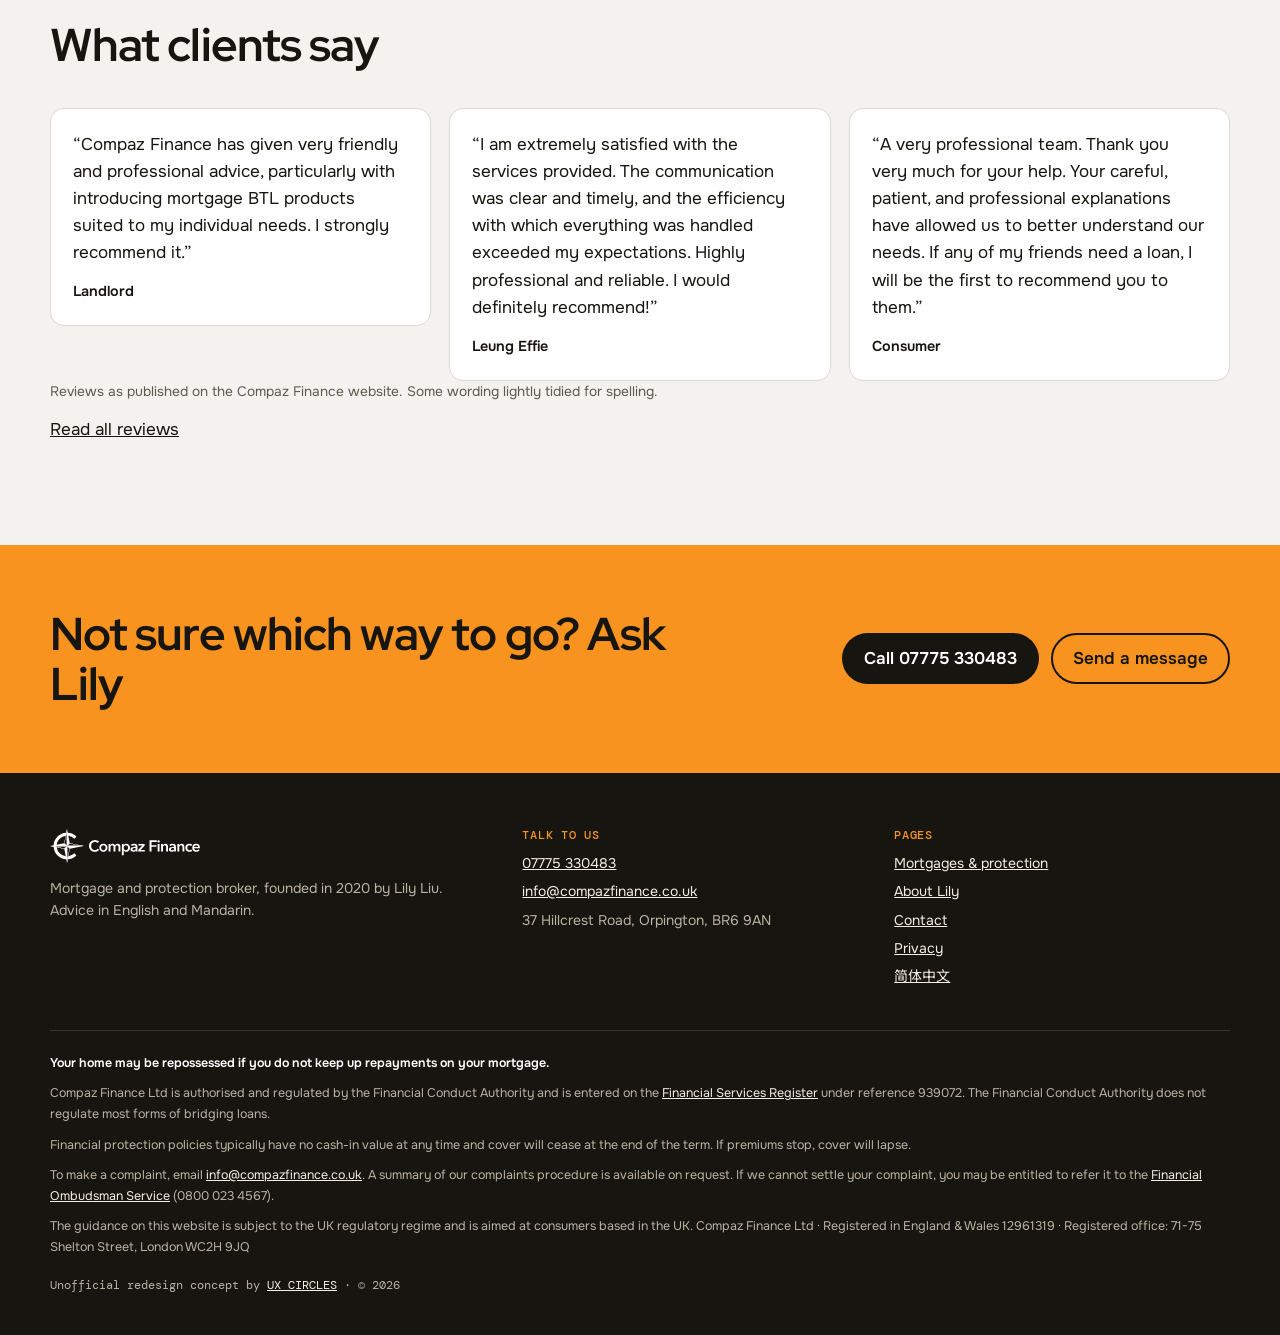
==== commit ac7503ca: "Standardise the UX CIRCLES concept credit Concept bar reads "Designed by UX CIRCLES" (設計：/设计：UX CIRC" ====
--- a/index.html
+++ b/index.html
@@ -9,16 +9,17 @@
 <link rel="alternate" hreflang="en-GB" href="https://uxcircles.github.io/compazfinance/">
 <link rel="alternate" hreflang="zh-Hans" href="https://uxcircles.github.io/compazfinance/sc/">
 <link rel="icon" href="assets/img/compass.svg" type="image/svg+xml">
-<link rel="preload" href="assets/fonts/redhatdisplay.woff2" as="font" type="font/woff2" crossorigin>
+<link rel="preload" href="assets/fonts/alegreya.woff2" as="font" type="font/woff2" crossorigin>
 <link rel="preload" href="assets/fonts/dmmono-500.woff2" as="font" type="font/woff2" crossorigin>
-<link rel="stylesheet" href="assets/site.css?v=12">
+<link rel="stylesheet" href="assets/site.css?v=5">
 <meta name="theme-color" content="#17150f">
 </head>
 <body>
 <a class="skip" href="#main">Skip to content</a>
-<div class="concept" role="note"><div class="wrap">
-<p><span class="tag">Concept</span><span class="concept-long">Redesign concept. Not the <a href="https://www.compazfinance.co.uk/">official Compaz Finance website</a>.</span></p>
-<a class="by" href="https://ux-circles.com/professionals"><span class="concept-by">Designed by </span><strong>UX CIRCLES</strong> ↗</a>
+<div class="concept"><div class="wrap">
+<span class="tag">Concept / 概念</span>
+<span>Redesign concept. Not the official Compaz Finance website. <a href="https://www.compazfinance.co.uk/">Visit the official site</a></span>
+<a class="by" href="https://ux-circles.com/professionals" target="_blank" rel="noopener">Designed by UX CIRCLES ↗</a>
 </div></div>
 <header class="site-head"><div class="wrap">
 <a class="brand" href="./" aria-label="Compaz Finance, home"><img src="assets/img/logo.svg" alt="Compaz Finance" width="146" height="34"></a>
@@ -28,7 +29,7 @@
 <a href="about.html">About Lily</a>
 <a href="contact.html">Contact</a>
 <a class="lang" href="sc/" lang="zh-Hans" hreflang="zh-Hans">简体中文</a>
-<a class="btn btn-ink head-call" href="contact.html">Ask Lily</a>
+<a class="btn btn-ink head-call" href="tel:+447775330483">07775 330483</a>
 </nav>
 </div></header>
 <main id="main">
@@ -159,7 +160,7 @@
 <section class="contact-band" aria-labelledby="h-band"><div class="wrap">
 <h2 id="h-band">Not sure which way to go? Ask Lily</h2>
 <div class="acts">
-<a class="btn btn-ink" href="mailto:info@compazfinance.co.uk">Email Lily</a>
+<a class="btn btn-ink" href="tel:+447775330483">Call 07775 330483</a>
 <a class="btn btn-line" href="contact.html">Send a message</a>
 </div></div></section>
 </main>
@@ -172,6 +173,7 @@
 <div>
 <h2>Talk to us</h2>
 <ul>
+<li><a href="tel:+447775330483">07775 330483</a></li>
 <li><a href="mailto:info@compazfinance.co.uk">info@compazfinance.co.uk</a></li>
 <li>37 Hillcrest Road, Orpington, BR6 9AN</li>
 </ul>
@@ -194,12 +196,13 @@
 <p>To make a complaint, email <a href="mailto:info@compazfinance.co.uk">info@compazfinance.co.uk</a>. A summary of our complaints procedure is available on request. If we cannot settle your complaint, you may be entitled to refer it to the <a href="https://www.financial-ombudsman.org.uk">Financial Ombudsman Service</a> (0800 023 4567).</p>
 <p>The guidance on this website is subject to the UK regulatory regime and is aimed at consumers based in the UK.
 Compaz Finance Ltd · Registered in England & Wales 12961319 · Registered office: 71-75 Shelton Street, London WC2H 9JQ</p>
-<p class="concept-line">Unofficial redesign concept by <a href="https://ux-circles.com/professionals">UX CIRCLES</a> · © 2026</p>
+<p class="concept-line">Unofficial redesign concept by <a href="https://ux-circles.com/professionals" target="_blank" rel="noopener">UX CIRCLES</a> · © 2026</p>
 </div>
 </div></footer>
 <nav class="mbar" aria-label="Quick actions">
+<a href="tel:+447775330483">Call</a>
 <a href="mailto:info@compazfinance.co.uk">Email</a>
 <a class="go" href="contact.html">Ask Lily</a>
 </nav>
-<script src="assets/app.js?v=12" defer></script>
+<script src="assets/app.js?v=5" defer></script>
 </body></html>
